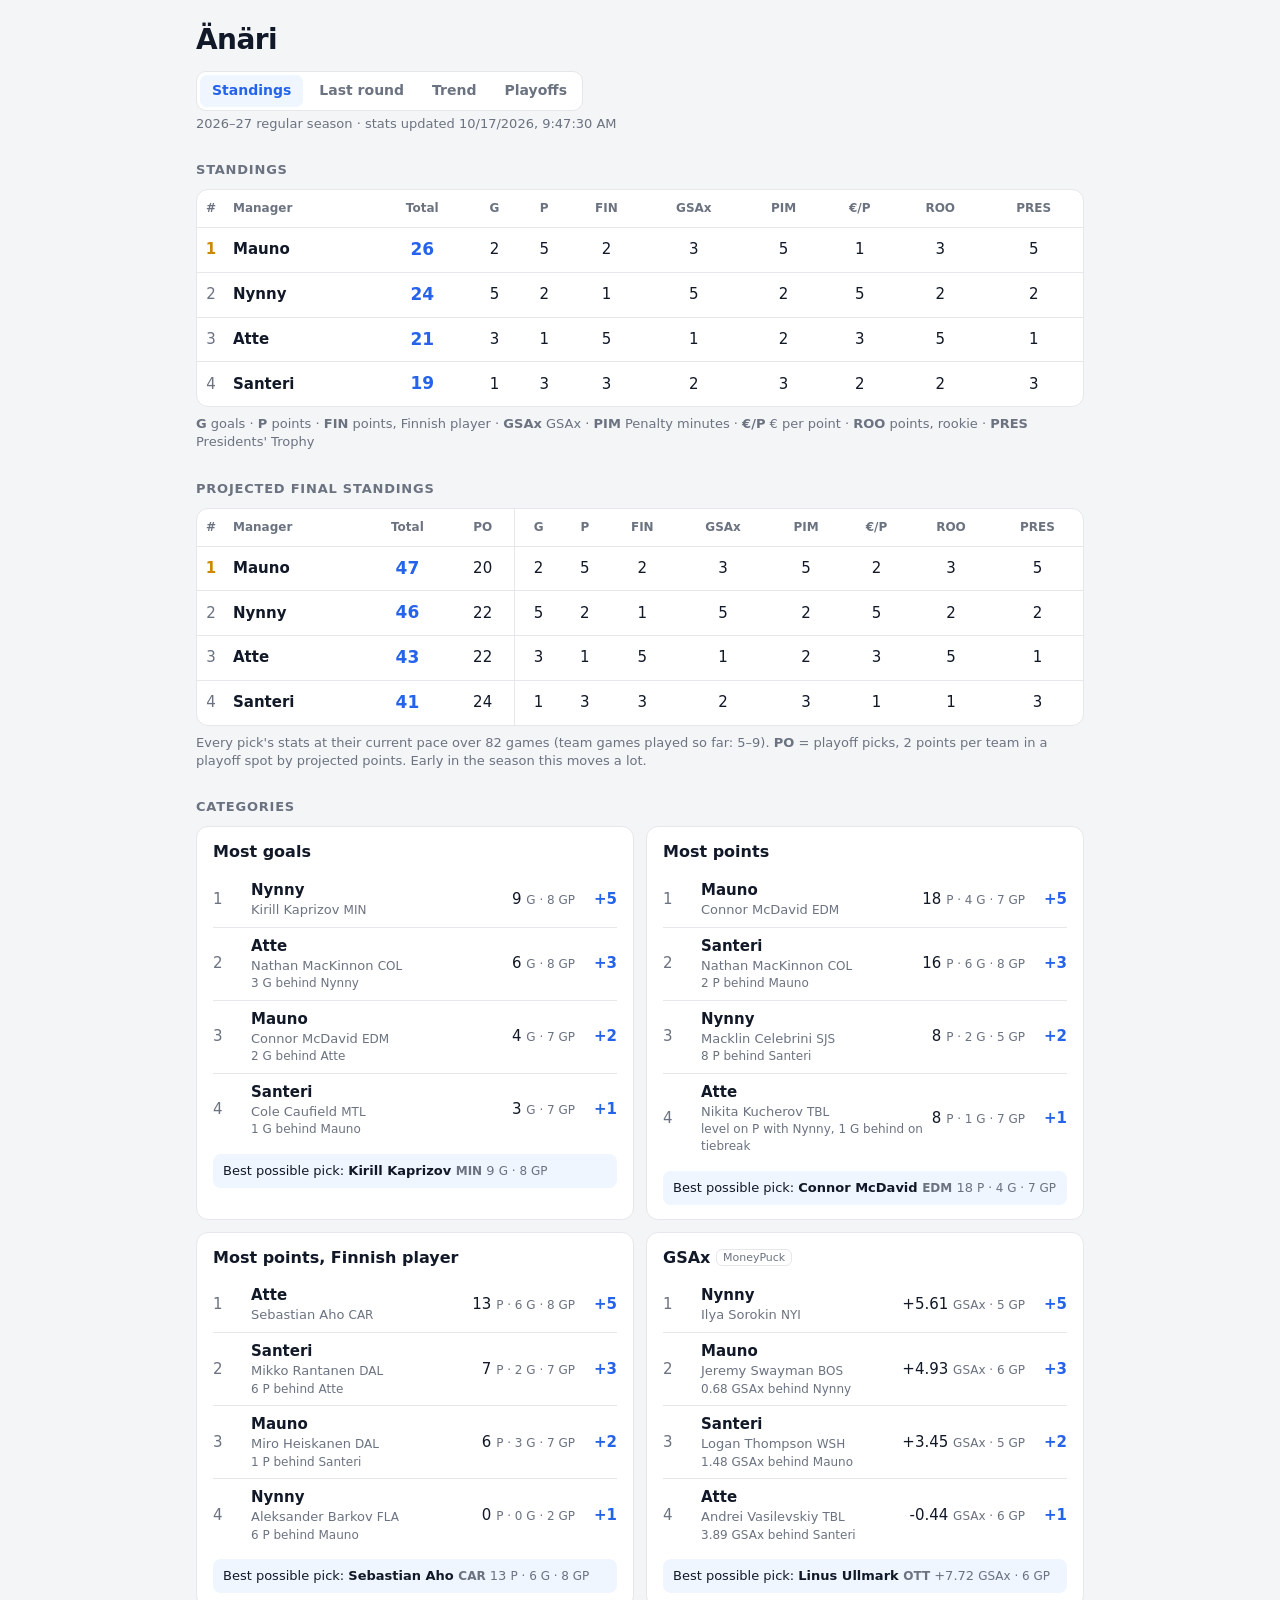
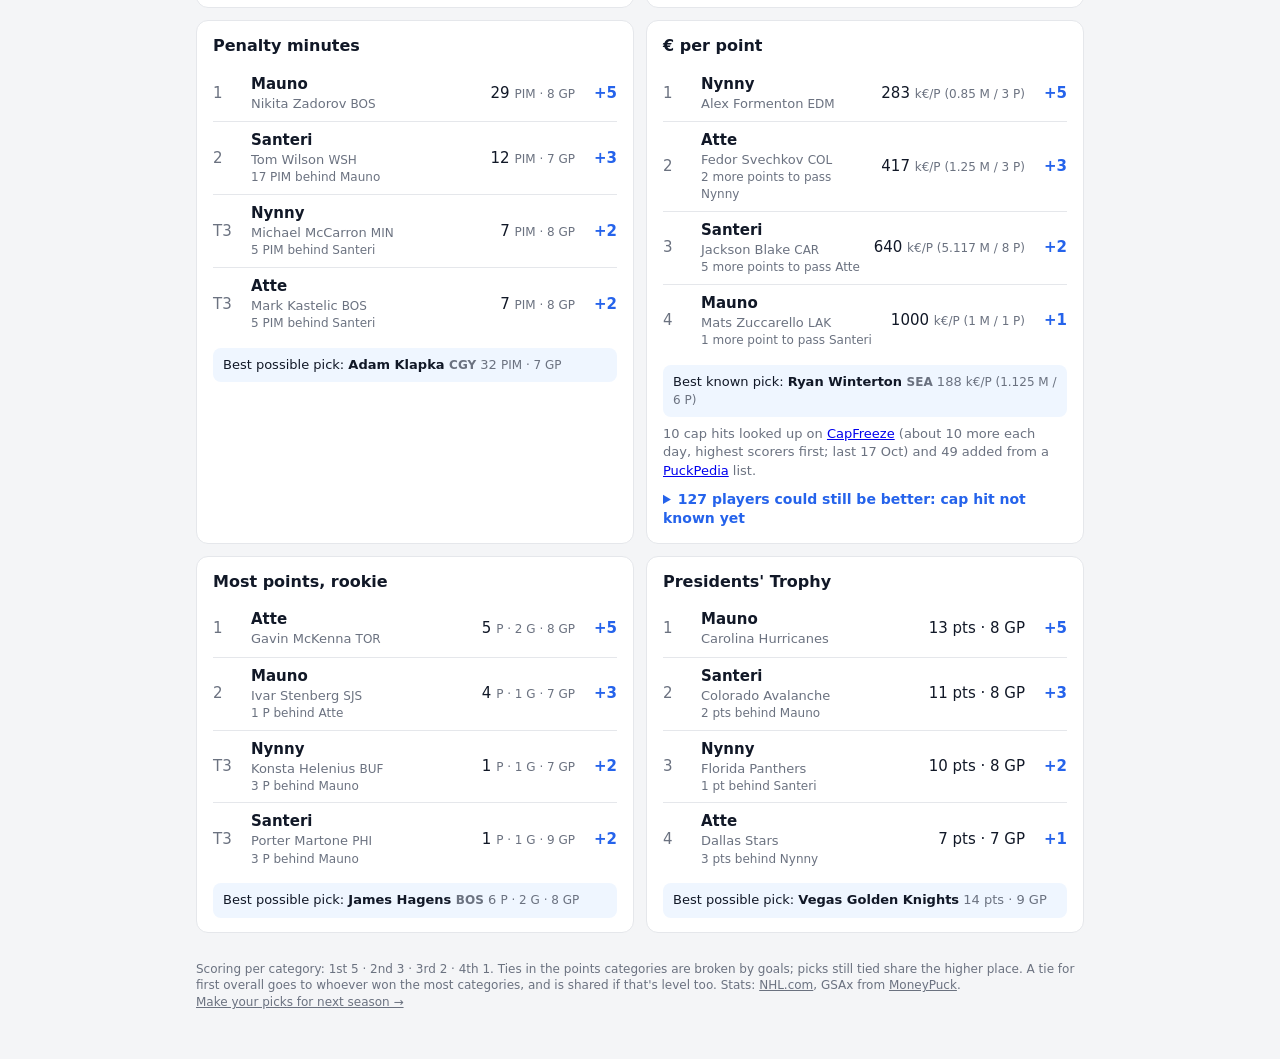
==== index.html @ 68035814 "Break a tie for first by most category wins; share it if still level Co-Authored-By: Claude Opus 5.5" ====
<!doctype html>
<html lang="en">
<head>
  <meta charset="utf-8">
  <meta name="viewport" content="width=device-width, initial-scale=1">
  <title>Änäri standings</title>
  <meta name="theme-color" content="#0f172a">
  <link rel="manifest" href="manifest.json">
  <link rel="icon" href="icons/icon.svg" type="image/svg+xml">
  <link rel="apple-touch-icon" href="icons/apple-touch-icon.png">
  <meta name="apple-mobile-web-app-capable" content="yes">
  <meta name="apple-mobile-web-app-title" content="Änäri">
  <script>document.write(`<link rel="stylesheet" href="style.css?v=${Date.now()}">`)</script>
  <noscript><link rel="stylesheet" href="style.css"></noscript>
</head>
<body>
  <main>
    <header>
      <h1 id="league-name">Änäri</h1>
      <nav class="tabs"><a href="./" aria-current="page">Standings</a><a href="round.html">Last round</a><a href="trend.html">Trend</a><a href="playoffs.html">Playoffs</a></nav>
      <div id="meta">Loading…</div>
    </header>

    <div id="banner"></div>

    <h2>Standings</h2>
    <div id="standings"></div>

    <h2 class="projection">Projected final standings</h2>
    <div id="projection" class="projection"></div>

    <h2>Categories</h2>
    <div id="categories"></div>

    <footer>
      Scoring per category: 1st 5 · 2nd 3 · 3rd 2 · 4th 1. Ties in the points categories are broken by goals; picks still tied share the higher place.
      A tie for first overall goes to whoever won the most categories, and is shared if that's level too.
      Stats: <a href="https://www.nhl.com/stats/">NHL.com</a>, GSAx from <a href="https://moneypuck.com/">MoneyPuck</a>.
      <br><a href="draft.html">Make your picks for next season →</a>
    </footer>
  </main>
  <script>
    // Version tag on every load so an update is never served from a stale cache
    for (const src of ["score.js", "app.js"]) {
      const s = document.createElement("script");
      s.src = `${src}?v=${Date.now()}`;
      s.async = false;
      document.body.append(s);
    }
    if ("serviceWorker" in navigator) navigator.serviceWorker.register("service-worker.js");
  </script>
</body>
</html>
---- style.css ----
:root {
  --bg: #f4f5f7; --card: #fff; --text: #111827; --muted: #6b7280; --line: #e5e7eb;
  --accent: #2563eb; --accent-soft: #eff6ff; --warn: #b45309; --gold: #ca8a04;
  /* manager series colors: validated categorical slots 1-4 (blue, orange, aqua, yellow) */
  --s1: #2a78d6; --s2: #eb6834; --s3: #1baf7a; --s4: #eda100;
  --up: #15803d; --down: #b91c1c;
}
@media (prefers-color-scheme: dark) {
  :root {
    --bg: #0b1120; --card: #111827; --text: #e5e7eb; --muted: #9ca3af; --line: #1f2937;
    --accent: #60a5fa; --accent-soft: #172554; --warn: #fbbf24; --gold: #facc15;
    --s1: #3987e5; --s2: #d95926; --s3: #199e70; --s4: #c98500;
    --up: #4ade80; --down: #f87171;
  }
}
* { box-sizing: border-box; }
body {
  margin: 0; background: var(--bg); color: var(--text);
  font: 15px/1.4 system-ui, -apple-system, "Segoe UI", Roboto, sans-serif;
}
main { max-width: 920px; margin: 0 auto; padding: 20px 16px 48px; }
header h1 { margin: 0; font-size: 28px; letter-spacing: -0.02em; }
#meta { color: var(--muted); font-size: 13px; margin: 4px 0 20px; }
h2 { font-size: 13px; text-transform: uppercase; letter-spacing: 0.06em; color: var(--muted); margin: 28px 0 10px; }
.card { background: var(--card); border: 1px solid var(--line); border-radius: 12px; padding: 14px 16px; }
small { color: var(--muted); font-size: 12px; }

.scroll { overflow-x: auto; background: var(--card); border: 1px solid var(--line); border-radius: 12px; }
table { border-collapse: collapse; width: 100%; font-variant-numeric: tabular-nums; }
th, td { padding: 10px 8px; text-align: center; border-bottom: 1px solid var(--line); white-space: nowrap; }
thead th { font-size: 12px; color: var(--muted); font-weight: 600; }
tbody tr:last-child > * { border-bottom: 0; }
.mgr { text-align: left; font-weight: 600; position: sticky; left: 0; background: var(--card); }
.place { color: var(--muted); width: 28px; }
.total { font-weight: 700; font-size: 17px; color: var(--accent); }
td.zero { color: var(--muted); opacity: 0.5; }
tbody tr:first-child .place { color: var(--gold); font-weight: 700; }

#categories { display: grid; gap: 12px; grid-template-columns: repeat(auto-fill, minmax(min(100%, 420px), 1fr)); }
.card h3 { margin: 0 0 8px; font-size: 16px; }
.src { font-size: 11px; font-weight: 500; color: var(--muted); border: 1px solid var(--line); border-radius: 6px; padding: 1px 6px; vertical-align: 2px; }
ol.rank { list-style: none; margin: 0; padding: 0; }
ol.rank li {
  display: grid; grid-template-columns: 30px minmax(0, 1fr) auto 34px; gap: 8px; align-items: center;
  padding: 8px 0; border-top: 1px solid var(--line);
}
ol.rank li:first-child { border-top: 0; }
.pl { color: var(--muted); font-variant-numeric: tabular-nums; }
.who { display: flex; flex-direction: column; min-width: 0; }
.pick { color: var(--muted); font-size: 13px; }
@media (max-width: 560px) {
  ol.rank li { grid-template-columns: 30px minmax(0, 1fr) 34px; grid-template-areas: "pl who pts" "pl val pts"; row-gap: 2px; }
  .pl { grid-area: pl; } .who { grid-area: who; } .pts { grid-area: pts; }
  .val { grid-area: val; text-align: left; }
}
.val { text-align: right; font-variant-numeric: tabular-nums; }
.pts { text-align: right; font-weight: 700; color: var(--muted); }
li.scored .pts { color: var(--accent); }
.warn { color: var(--warn); font-size: 12px; }
.best { margin: 8px 0 0; padding: 8px 10px; border-radius: 8px; background: var(--accent-soft); font-size: 13px; }
.best span { color: var(--muted); }
.card.wide { grid-column: 1 / -1; }
.hint { color: var(--muted); font-size: 13px; margin: 8px 0; }
.cands { margin-top: 10px; }
.cands summary { cursor: pointer; font-size: 14px; font-weight: 600; color: var(--accent); }
code { font: 12px ui-monospace, SFMono-Regular, Menlo, monospace; }
code.key { color: var(--muted); user-select: all; overflow-wrap: anywhere; }
footer { margin-top: 28px; color: var(--muted); font-size: 12px; }
footer a { color: inherit; }
/* page navigation */
nav.tabs { display: flex; gap: 4px; margin: 12px 0 4px; padding: 3px; background: var(--card);
  border: 1px solid var(--line); border-radius: 10px; width: fit-content; max-width: 100%; }
nav.tabs a { padding: 6px 12px; border-radius: 7px; color: var(--muted); text-decoration: none; font-size: 14px; font-weight: 600; white-space: nowrap; }
nav.tabs a[aria-current="page"] { background: var(--accent-soft); color: var(--accent); }

.swatch { display: inline-block; width: 10px; height: 10px; border-radius: 3px; margin-right: 6px; vertical-align: 0; }
.up { color: var(--up); } .down { color: var(--down); }
.muted { color: var(--muted); }
.grid { display: grid; gap: 12px; grid-template-columns: repeat(auto-fill, minmax(min(100%, 420px), 1fr)); }

/* Standings fit a phone screen without sideways scrolling */
@media (max-width: 560px) {
  table.standings th, table.standings td { padding: 8px 2px; font-size: 14px; }
  table.standings thead th { font-size: 10px; letter-spacing: -0.01em; }
  table.standings .mgr { position: static; padding-left: 4px; }
  table.standings .place { width: auto; padding: 8px 2px 8px 8px; }
  table.standings .total { font-size: 16px; padding: 8px 6px; }
}

/* Four tabs fit a phone screen */
@media (max-width: 560px) {
  nav.tabs { width: 100%; }
  nav.tabs a { flex: 1; text-align: center; padding: 6px 4px; font-size: 13px; }
}

.gap { color: var(--muted); font-size: 12px; }
@media (max-width: 560px) {
  table.standings.tight th, table.standings.tight td { padding-left: 1px; padding-right: 1px; }
  table.standings.tight .place { padding-left: 6px; }
  table.standings.tight .total { padding: 8px 4px; }
}

/* End-of-season winner banner */
.banner { display: flex; gap: 14px; align-items: center; margin-top: 16px; padding: 14px 16px; border-radius: 12px;
  background: var(--accent-soft); border: 1px solid var(--line); }
.banner .trophy { font-size: 34px; line-height: 1; }
.banner-title { font-size: 18px; font-weight: 700; }
table.standings .po { border-right: 1px solid var(--line); }
---- style.css ----
:root {
  --bg: #f4f5f7; --card: #fff; --text: #111827; --muted: #6b7280; --line: #e5e7eb;
  --accent: #2563eb; --accent-soft: #eff6ff; --warn: #b45309; --gold: #ca8a04;
  /* manager series colors: validated categorical slots 1-4 (blue, orange, aqua, yellow) */
  --s1: #2a78d6; --s2: #eb6834; --s3: #1baf7a; --s4: #eda100;
  --up: #15803d; --down: #b91c1c;
}
@media (prefers-color-scheme: dark) {
  :root {
    --bg: #0b1120; --card: #111827; --text: #e5e7eb; --muted: #9ca3af; --line: #1f2937;
    --accent: #60a5fa; --accent-soft: #172554; --warn: #fbbf24; --gold: #facc15;
    --s1: #3987e5; --s2: #d95926; --s3: #199e70; --s4: #c98500;
    --up: #4ade80; --down: #f87171;
  }
}
* { box-sizing: border-box; }
body {
  margin: 0; background: var(--bg); color: var(--text);
  font: 15px/1.4 system-ui, -apple-system, "Segoe UI", Roboto, sans-serif;
}
main { max-width: 920px; margin: 0 auto; padding: 20px 16px 48px; }
header h1 { margin: 0; font-size: 28px; letter-spacing: -0.02em; }
#meta { color: var(--muted); font-size: 13px; margin: 4px 0 20px; }
h2 { font-size: 13px; text-transform: uppercase; letter-spacing: 0.06em; color: var(--muted); margin: 28px 0 10px; }
.card { background: var(--card); border: 1px solid var(--line); border-radius: 12px; padding: 14px 16px; }
small { color: var(--muted); font-size: 12px; }

.scroll { overflow-x: auto; background: var(--card); border: 1px solid var(--line); border-radius: 12px; }
table { border-collapse: collapse; width: 100%; font-variant-numeric: tabular-nums; }
th, td { padding: 10px 8px; text-align: center; border-bottom: 1px solid var(--line); white-space: nowrap; }
thead th { font-size: 12px; color: var(--muted); font-weight: 600; }
tbody tr:last-child > * { border-bottom: 0; }
.mgr { text-align: left; font-weight: 600; position: sticky; left: 0; background: var(--card); }
.place { color: var(--muted); width: 28px; }
.total { font-weight: 700; font-size: 17px; color: var(--accent); }
td.zero { color: var(--muted); opacity: 0.5; }
tbody tr:first-child .place { color: var(--gold); font-weight: 700; }

#categories { display: grid; gap: 12px; grid-template-columns: repeat(auto-fill, minmax(min(100%, 420px), 1fr)); }
.card h3 { margin: 0 0 8px; font-size: 16px; }
.src { font-size: 11px; font-weight: 500; color: var(--muted); border: 1px solid var(--line); border-radius: 6px; padding: 1px 6px; vertical-align: 2px; }
ol.rank { list-style: none; margin: 0; padding: 0; }
ol.rank li {
  display: grid; grid-template-columns: 30px minmax(0, 1fr) auto 34px; gap: 8px; align-items: center;
  padding: 8px 0; border-top: 1px solid var(--line);
}
ol.rank li:first-child { border-top: 0; }
.pl { color: var(--muted); font-variant-numeric: tabular-nums; }
.who { display: flex; flex-direction: column; min-width: 0; }
.pick { color: var(--muted); font-size: 13px; }
@media (max-width: 560px) {
  ol.rank li { grid-template-columns: 30px minmax(0, 1fr) 34px; grid-template-areas: "pl who pts" "pl val pts"; row-gap: 2px; }
  .pl { grid-area: pl; } .who { grid-area: who; } .pts { grid-area: pts; }
  .val { grid-area: val; text-align: left; }
}
.val { text-align: right; font-variant-numeric: tabular-nums; }
.pts { text-align: right; font-weight: 700; color: var(--muted); }
li.scored .pts { color: var(--accent); }
.warn { color: var(--warn); font-size: 12px; }
.best { margin: 8px 0 0; padding: 8px 10px; border-radius: 8px; background: var(--accent-soft); font-size: 13px; }
.best span { color: var(--muted); }
.card.wide { grid-column: 1 / -1; }
.hint { color: var(--muted); font-size: 13px; margin: 8px 0; }
.cands { margin-top: 10px; }
.cands summary { cursor: pointer; font-size: 14px; font-weight: 600; color: var(--accent); }
code { font: 12px ui-monospace, SFMono-Regular, Menlo, monospace; }
code.key { color: var(--muted); user-select: all; overflow-wrap: anywhere; }
footer { margin-top: 28px; color: var(--muted); font-size: 12px; }
footer a { color: inherit; }
/* page navigation */
nav.tabs { display: flex; gap: 4px; margin: 12px 0 4px; padding: 3px; background: var(--card);
  border: 1px solid var(--line); border-radius: 10px; width: fit-content; max-width: 100%; }
nav.tabs a { padding: 6px 12px; border-radius: 7px; color: var(--muted); text-decoration: none; font-size: 14px; font-weight: 600; white-space: nowrap; }
nav.tabs a[aria-current="page"] { background: var(--accent-soft); color: var(--accent); }

.swatch { display: inline-block; width: 10px; height: 10px; border-radius: 3px; margin-right: 6px; vertical-align: 0; }
.up { color: var(--up); } .down { color: var(--down); }
.muted { color: var(--muted); }
.grid { display: grid; gap: 12px; grid-template-columns: repeat(auto-fill, minmax(min(100%, 420px), 1fr)); }

/* Standings fit a phone screen without sideways scrolling */
@media (max-width: 560px) {
  table.standings th, table.standings td { padding: 8px 2px; font-size: 14px; }
  table.standings thead th { font-size: 10px; letter-spacing: -0.01em; }
  table.standings .mgr { position: static; padding-left: 4px; }
  table.standings .place { width: auto; padding: 8px 2px 8px 8px; }
  table.standings .total { font-size: 16px; padding: 8px 6px; }
}

/* Four tabs fit a phone screen */
@media (max-width: 560px) {
  nav.tabs { width: 100%; }
  nav.tabs a { flex: 1; text-align: center; padding: 6px 4px; font-size: 13px; }
}

.gap { color: var(--muted); font-size: 12px; }
@media (max-width: 560px) {
  table.standings.tight th, table.standings.tight td { padding-left: 1px; padding-right: 1px; }
  table.standings.tight .place { padding-left: 6px; }
  table.standings.tight .total { padding: 8px 4px; }
}

/* End-of-season winner banner */
.banner { display: flex; gap: 14px; align-items: center; margin-top: 16px; padding: 14px 16px; border-radius: 12px;
  background: var(--accent-soft); border: 1px solid var(--line); }
.banner .trophy { font-size: 34px; line-height: 1; }
.banner-title { font-size: 18px; font-weight: 700; }
table.standings .po { border-right: 1px solid var(--line); }
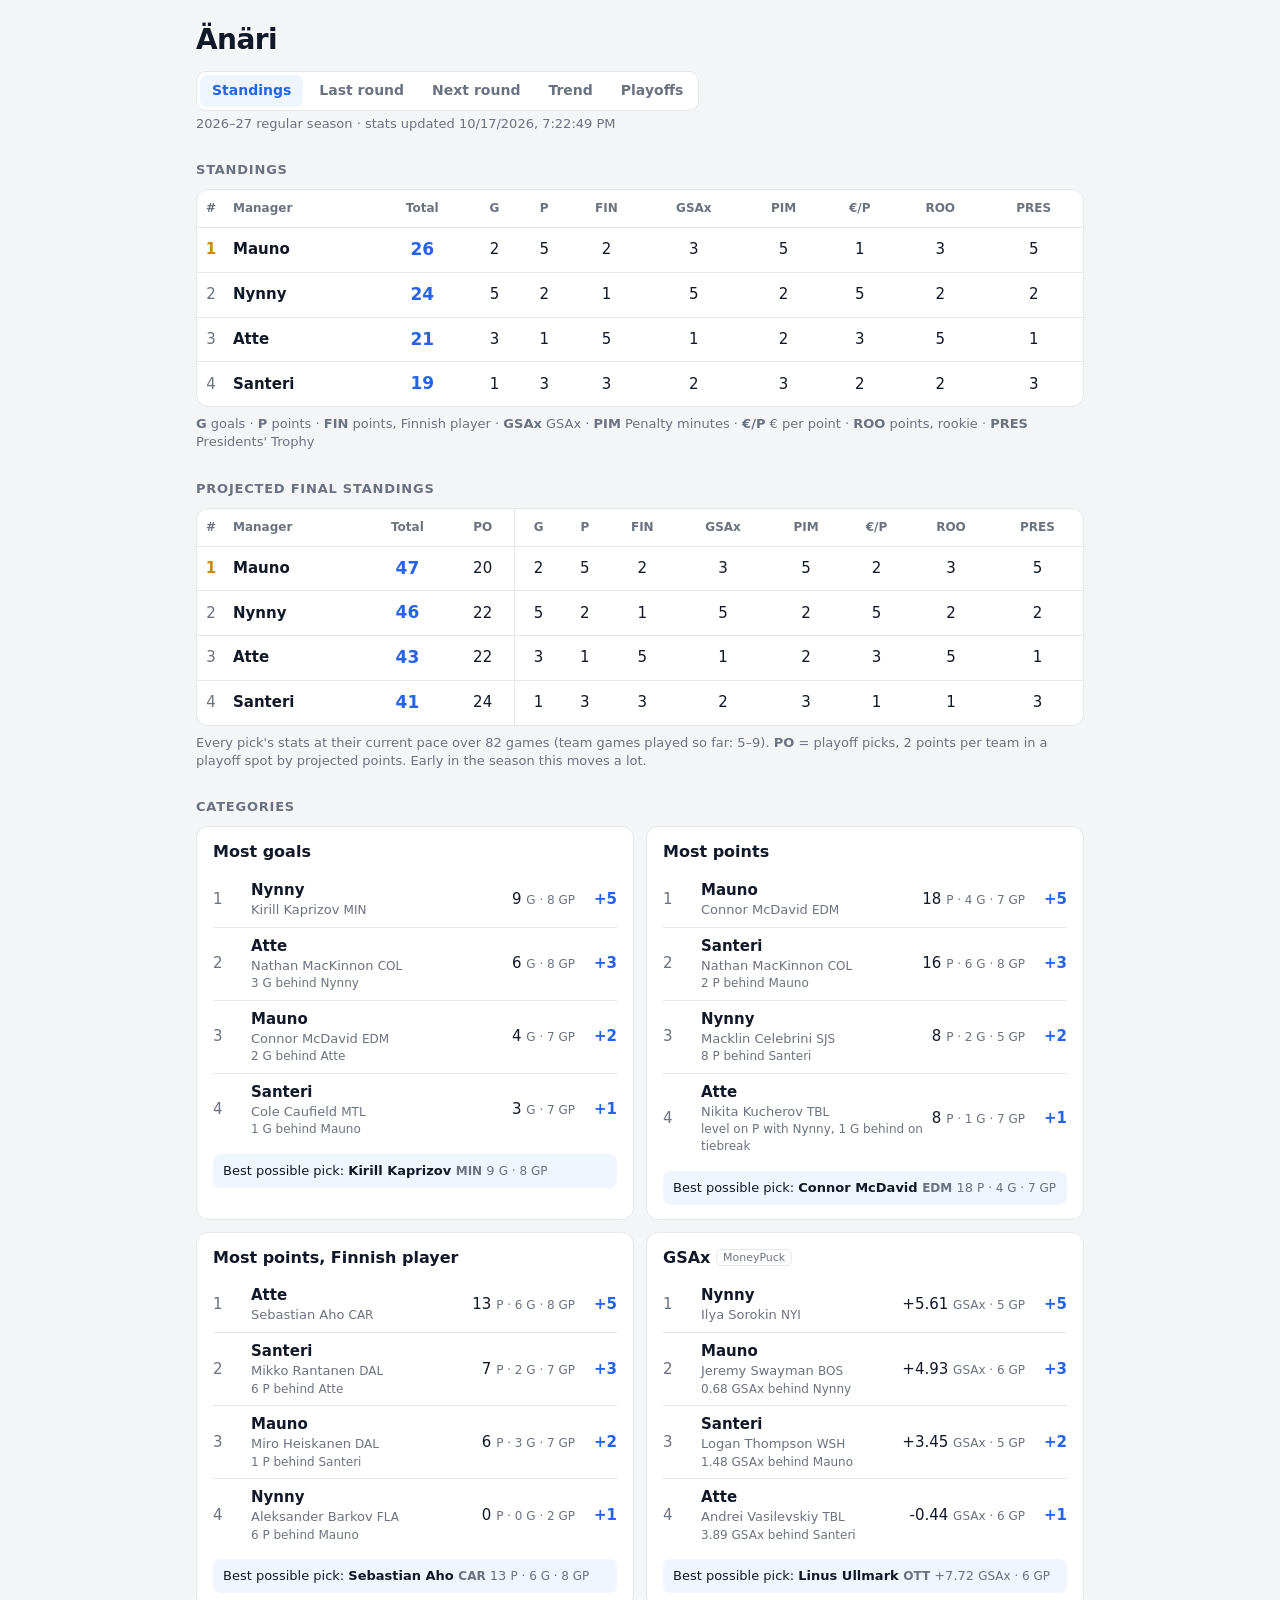
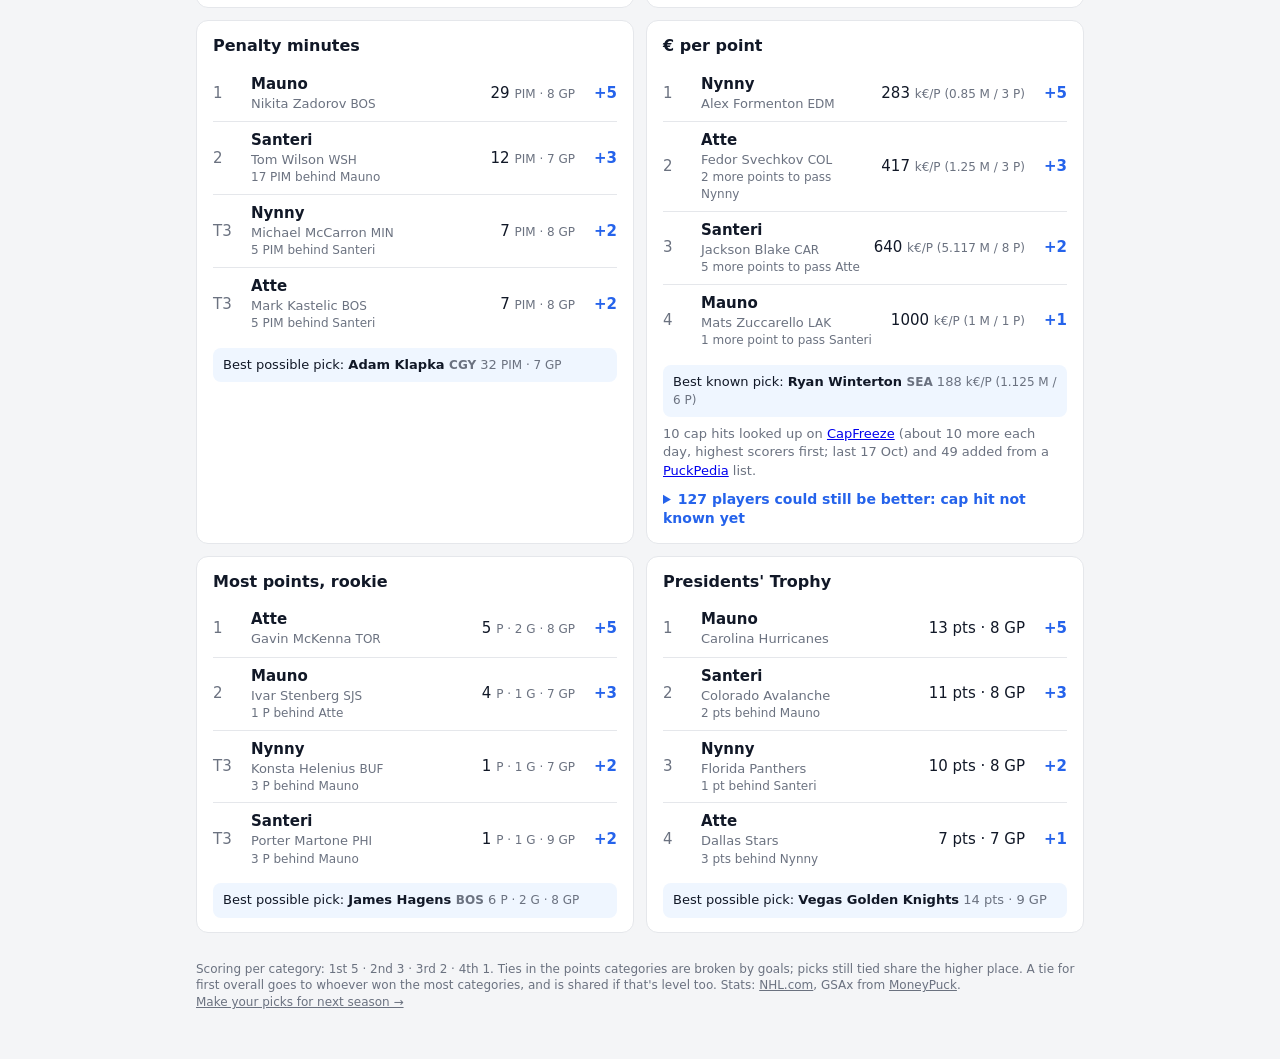
==== commit b3c4ceb9: "Add Next round tab: next game night's picks and the next 7 days The 7-day games view moves here from" ====
--- a/index.html
+++ b/index.html
@@ -17,7 +17,7 @@
   <main>
     <header>
       <h1 id="league-name">Änäri</h1>
-      <nav class="tabs"><a href="./" aria-current="page">Standings</a><a href="round.html">Last round</a><a href="trend.html">Trend</a><a href="playoffs.html">Playoffs</a></nav>
+      <nav class="tabs"><a href="./" aria-current="page">Standings</a><a href="round.html">Last<span class="wide"> round</span></a><a href="next.html">Next<span class="wide"> round</span></a><a href="trend.html">Trend</a><a href="playoffs.html">Playoffs</a></nav>
       <div id="meta">Loading…</div>
     </header>
 
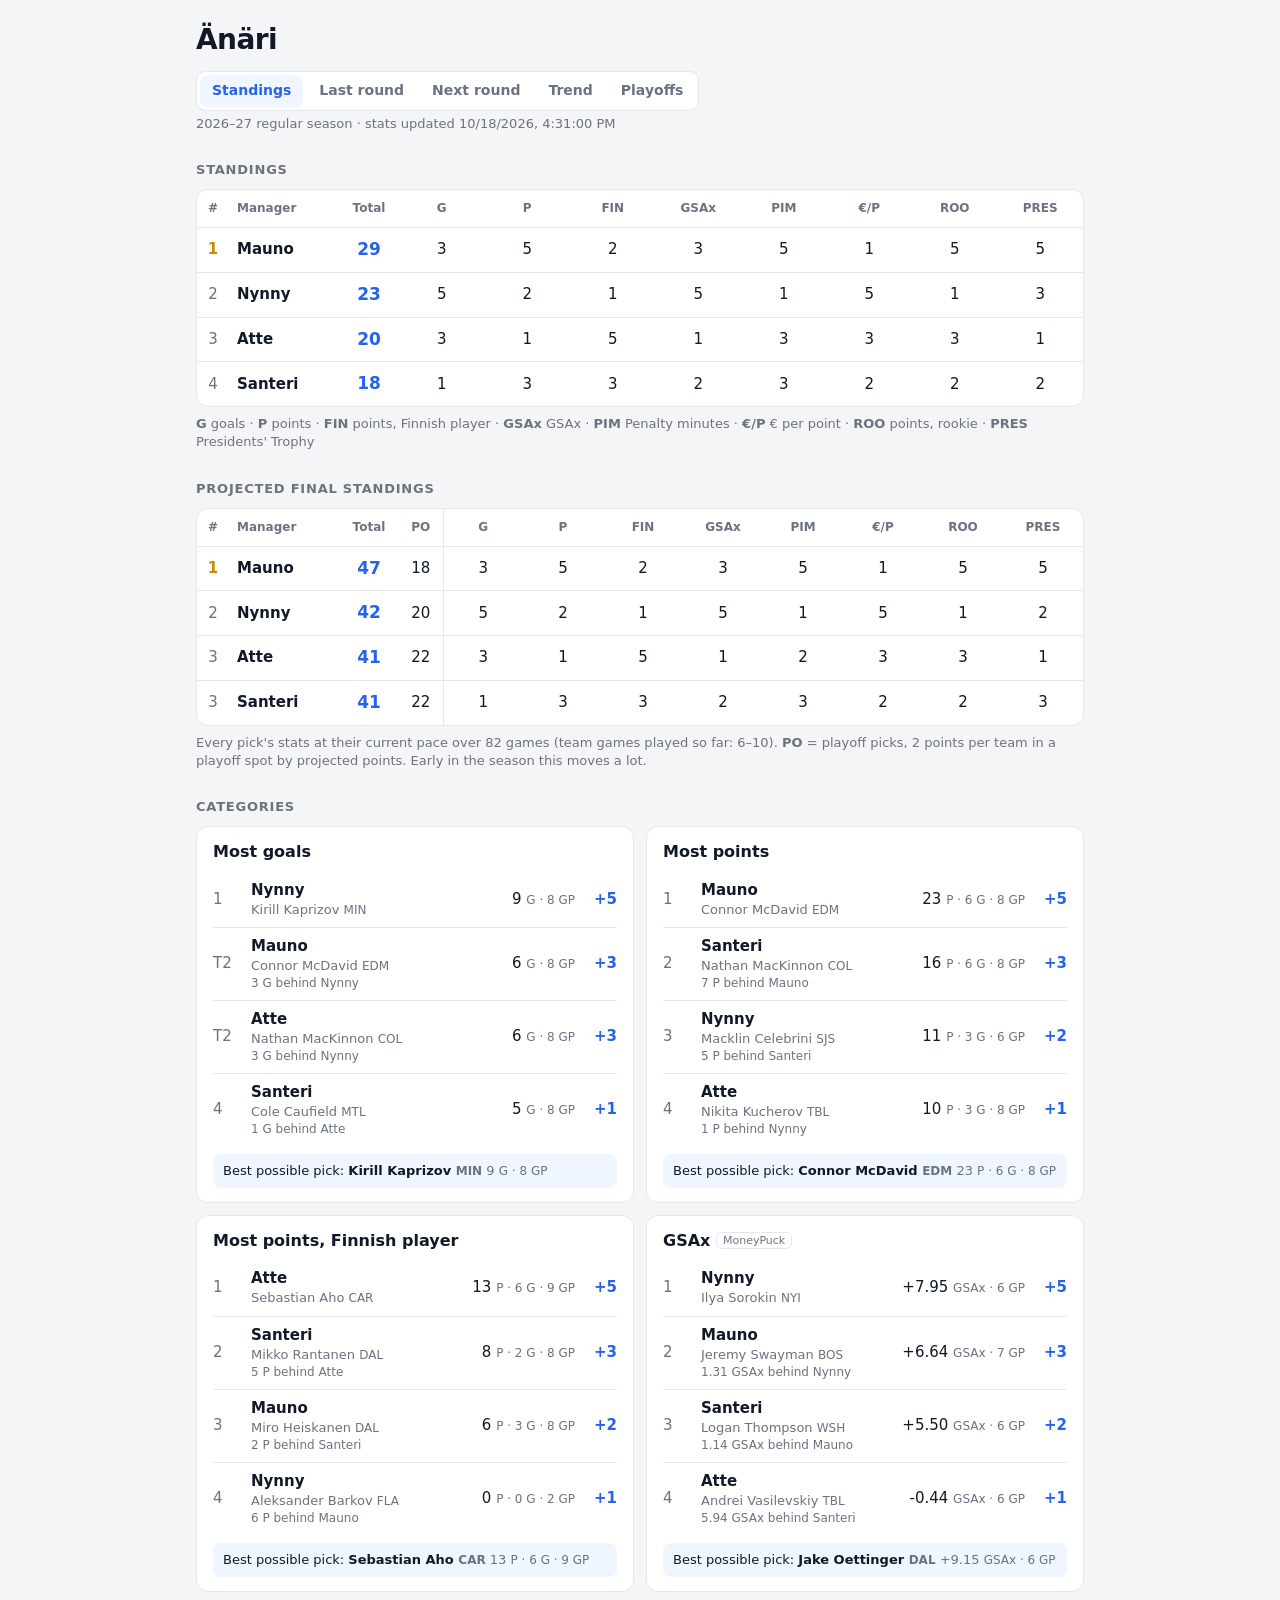
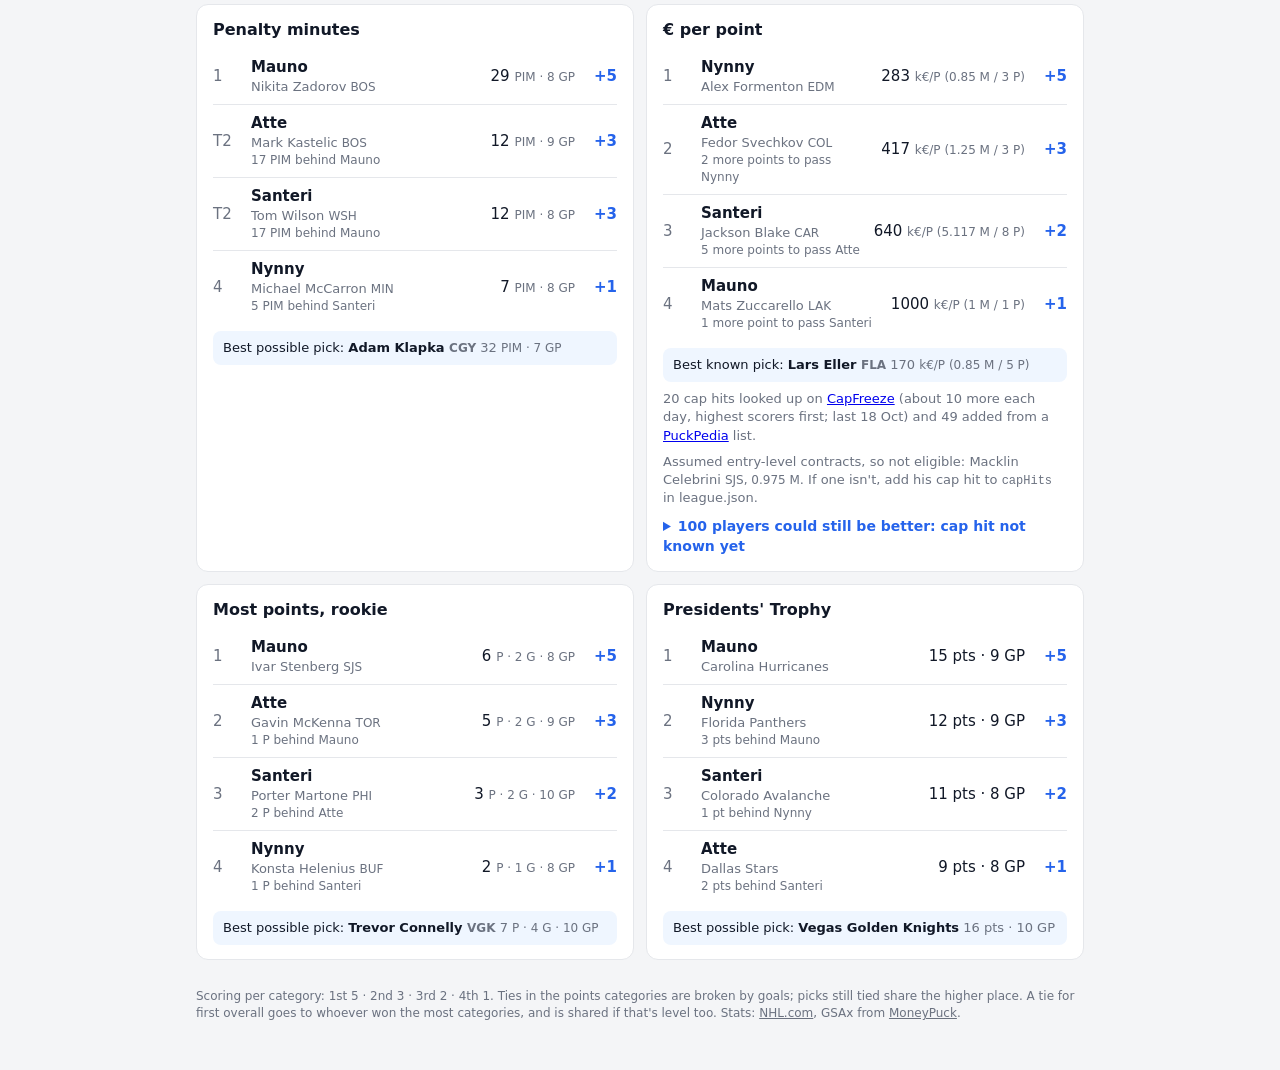
==== commit 581f549f: "Equal-width category columns in the standings tables; hide the next-season draft until the season en" ====
--- a/index.html
+++ b/index.html
@@ -36,7 +36,7 @@
       Scoring per category: 1st 5 · 2nd 3 · 3rd 2 · 4th 1. Ties in the points categories are broken by goals; picks still tied share the higher place.
       A tie for first overall goes to whoever won the most categories, and is shared if that's level too.
       Stats: <a href="https://www.nhl.com/stats/">NHL.com</a>, GSAx from <a href="https://moneypuck.com/">MoneyPuck</a>.
-      <br><a href="draft.html">Make your picks for next season →</a>
+      <span class="draft-link" hidden><br><a href="draft.html">Make your picks for next season →</a></span>
     </footer>
   </main>
   <script>
--- a/style.css
+++ b/style.css
@@ -106,3 +106,21 @@
 .banner .trophy { font-size: 34px; line-height: 1; }
 .banner-title { font-size: 18px; font-weight: 700; }
 table.standings .po { border-right: 1px solid var(--line); }
+
+/* Five tabs on a phone: "Last round" / "Next round" shorten to "Last" / "Next" */
+@media (max-width: 560px) { nav.tabs .wide { display: none; } }
+
+/* Standings-style tables: fixed side columns, the 8 category columns share
+   the rest equally (otherwise G and P get squeezed next to GSAx and PRES) */
+table.fixed { table-layout: fixed; }
+table.fixed th:first-child { width: 32px; }
+table.fixed th.mgr { width: 110px; }
+table.fixed th.tot { width: 60px; }
+table.fixed th.po { width: 44px; }
+@media (max-width: 560px) {
+  table.fixed th:first-child { width: 20px; }
+  table.fixed th.mgr { width: 62px; }
+  table.fixed th.tot { width: 36px; }
+  table.fixed th.po { width: 26px; }
+  table.fixed thead th { letter-spacing: -0.03em; overflow: hidden; text-overflow: clip; }
+}
--- a/style.css
+++ b/style.css
@@ -106,3 +106,21 @@
 .banner .trophy { font-size: 34px; line-height: 1; }
 .banner-title { font-size: 18px; font-weight: 700; }
 table.standings .po { border-right: 1px solid var(--line); }
+
+/* Five tabs on a phone: "Last round" / "Next round" shorten to "Last" / "Next" */
+@media (max-width: 560px) { nav.tabs .wide { display: none; } }
+
+/* Standings-style tables: fixed side columns, the 8 category columns share
+   the rest equally (otherwise G and P get squeezed next to GSAx and PRES) */
+table.fixed { table-layout: fixed; }
+table.fixed th:first-child { width: 32px; }
+table.fixed th.mgr { width: 110px; }
+table.fixed th.tot { width: 60px; }
+table.fixed th.po { width: 44px; }
+@media (max-width: 560px) {
+  table.fixed th:first-child { width: 20px; }
+  table.fixed th.mgr { width: 62px; }
+  table.fixed th.tot { width: 36px; }
+  table.fixed th.po { width: 26px; }
+  table.fixed thead th { letter-spacing: -0.03em; overflow: hidden; text-overflow: clip; }
+}
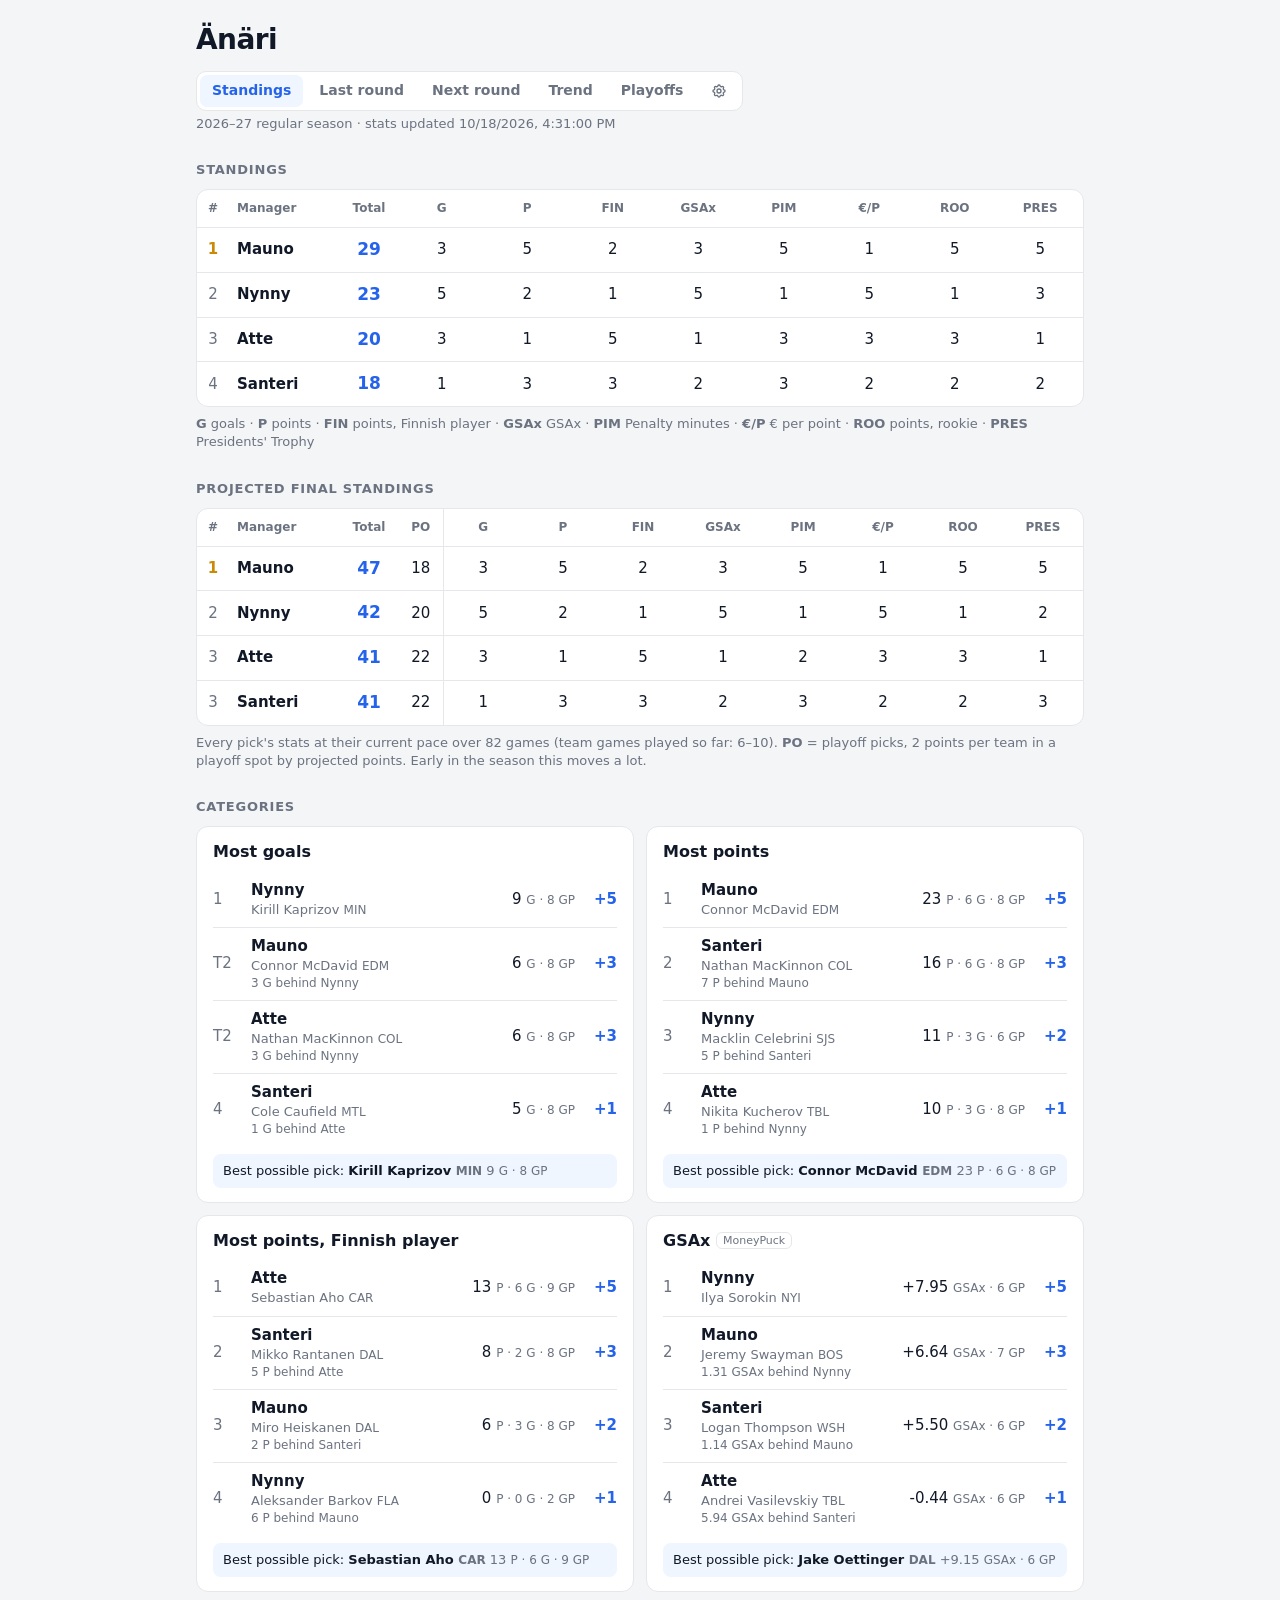
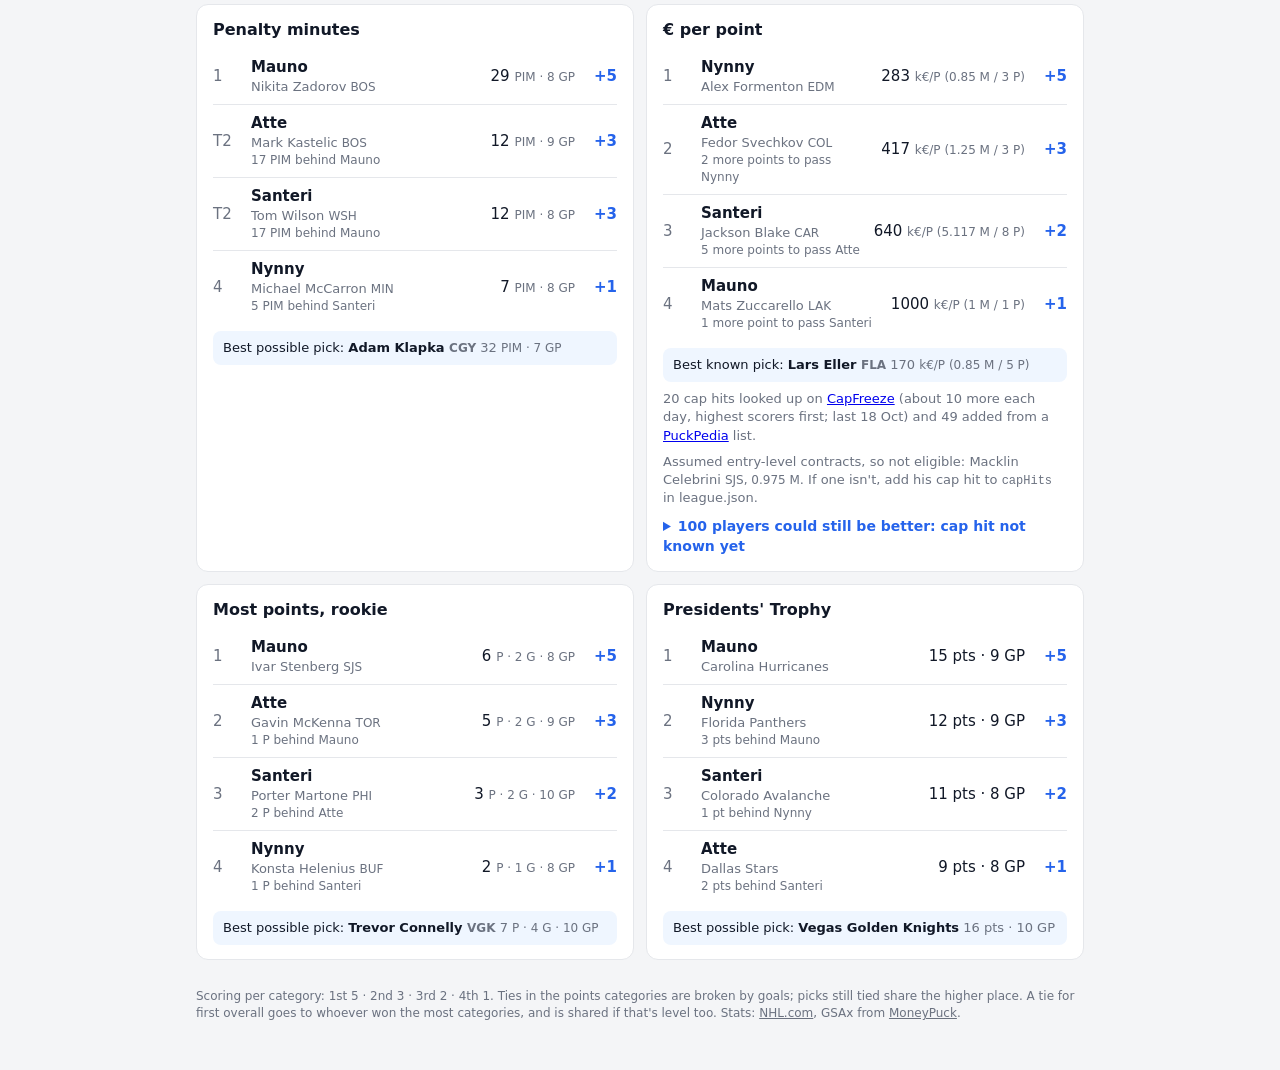
==== commit 7d7e0434: "Remember turned cards per game night; add a Settings tab - Cards turned on the Last round page stay " ====
--- a/index.html
+++ b/index.html
@@ -17,7 +17,7 @@
   <main>
     <header>
       <h1 id="league-name">Änäri</h1>
-      <nav class="tabs"><a href="./" aria-current="page">Standings</a><a href="round.html">Last<span class="wide"> round</span></a><a href="next.html">Next<span class="wide"> round</span></a><a href="trend.html">Trend</a><a href="playoffs.html">Playoffs</a></nav>
+      <nav class="tabs"><a href="./" aria-current="page">Standings</a><a href="round.html">Last<span class="wide"> round</span></a><a href="next.html">Next<span class="wide"> round</span></a><a href="trend.html">Trend</a><a href="playoffs.html">Playoffs</a><a href="settings.html" class="gear" aria-label="Settings" title="Settings"><svg width="16" height="16" viewBox="0 0 24 24" fill="none" stroke="currentColor" stroke-width="2" stroke-linecap="round" stroke-linejoin="round" aria-hidden="true"><path d="M10.3 4.3c.4-1.8 3-1.8 3.4 0a1.7 1.7 0 0 0 2.6 1.1c1.5-.9 3.3.8 2.4 2.4a1.7 1.7 0 0 0 1 2.5c1.8.4 1.8 3 0 3.4a1.7 1.7 0 0 0-1 2.6c.9 1.5-.9 3.3-2.4 2.4a1.7 1.7 0 0 0-2.6 1c-.4 1.8-3 1.8-3.4 0a1.7 1.7 0 0 0-2.5-1c-1.6.9-3.4-.9-2.4-2.4a1.7 1.7 0 0 0-1.1-2.6c-1.8-.4-1.8-3 0-3.4a1.7 1.7 0 0 0 1.1-2.5c-1-1.6.8-3.4 2.4-2.4 1 .6 2.3.1 2.5-1.1z"/><circle cx="12" cy="12" r="3"/></svg></a></nav>
       <div id="meta">Loading…</div>
     </header>
 
--- a/style.css
+++ b/style.css
@@ -118,9 +118,13 @@
 table.fixed th.tot { width: 60px; }
 table.fixed th.po { width: 44px; }
 @media (max-width: 560px) {
-  table.fixed th:first-child { width: 20px; }
-  table.fixed th.mgr { width: 62px; }
-  table.fixed th.tot { width: 36px; }
-  table.fixed th.po { width: 26px; }
-  table.fixed thead th { letter-spacing: -0.03em; overflow: hidden; text-overflow: clip; }
+  table.fixed th:first-child { width: 18px; }
+  table.fixed th.mgr { width: 58px; }
+  table.fixed th.tot { width: 32px; }
+  table.fixed th.po { width: 24px; }
+  table.fixed thead th { font-size: 9px; letter-spacing: -0.02em; overflow: hidden; text-overflow: clip; }
 }
+
+/* Settings gear: icon-only last tab */
+nav.tabs a.gear { display: inline-flex; align-items: center; justify-content: center; }
+@media (max-width: 560px) { nav.tabs a.gear { flex: 0 0 auto; padding: 6px 8px; } }
--- a/style.css
+++ b/style.css
@@ -118,9 +118,13 @@
 table.fixed th.tot { width: 60px; }
 table.fixed th.po { width: 44px; }
 @media (max-width: 560px) {
-  table.fixed th:first-child { width: 20px; }
-  table.fixed th.mgr { width: 62px; }
-  table.fixed th.tot { width: 36px; }
-  table.fixed th.po { width: 26px; }
-  table.fixed thead th { letter-spacing: -0.03em; overflow: hidden; text-overflow: clip; }
+  table.fixed th:first-child { width: 18px; }
+  table.fixed th.mgr { width: 58px; }
+  table.fixed th.tot { width: 32px; }
+  table.fixed th.po { width: 24px; }
+  table.fixed thead th { font-size: 9px; letter-spacing: -0.02em; overflow: hidden; text-overflow: clip; }
 }
+
+/* Settings gear: icon-only last tab */
+nav.tabs a.gear { display: inline-flex; align-items: center; justify-content: center; }
+@media (max-width: 560px) { nav.tabs a.gear { flex: 0 0 auto; padding: 6px 8px; } }
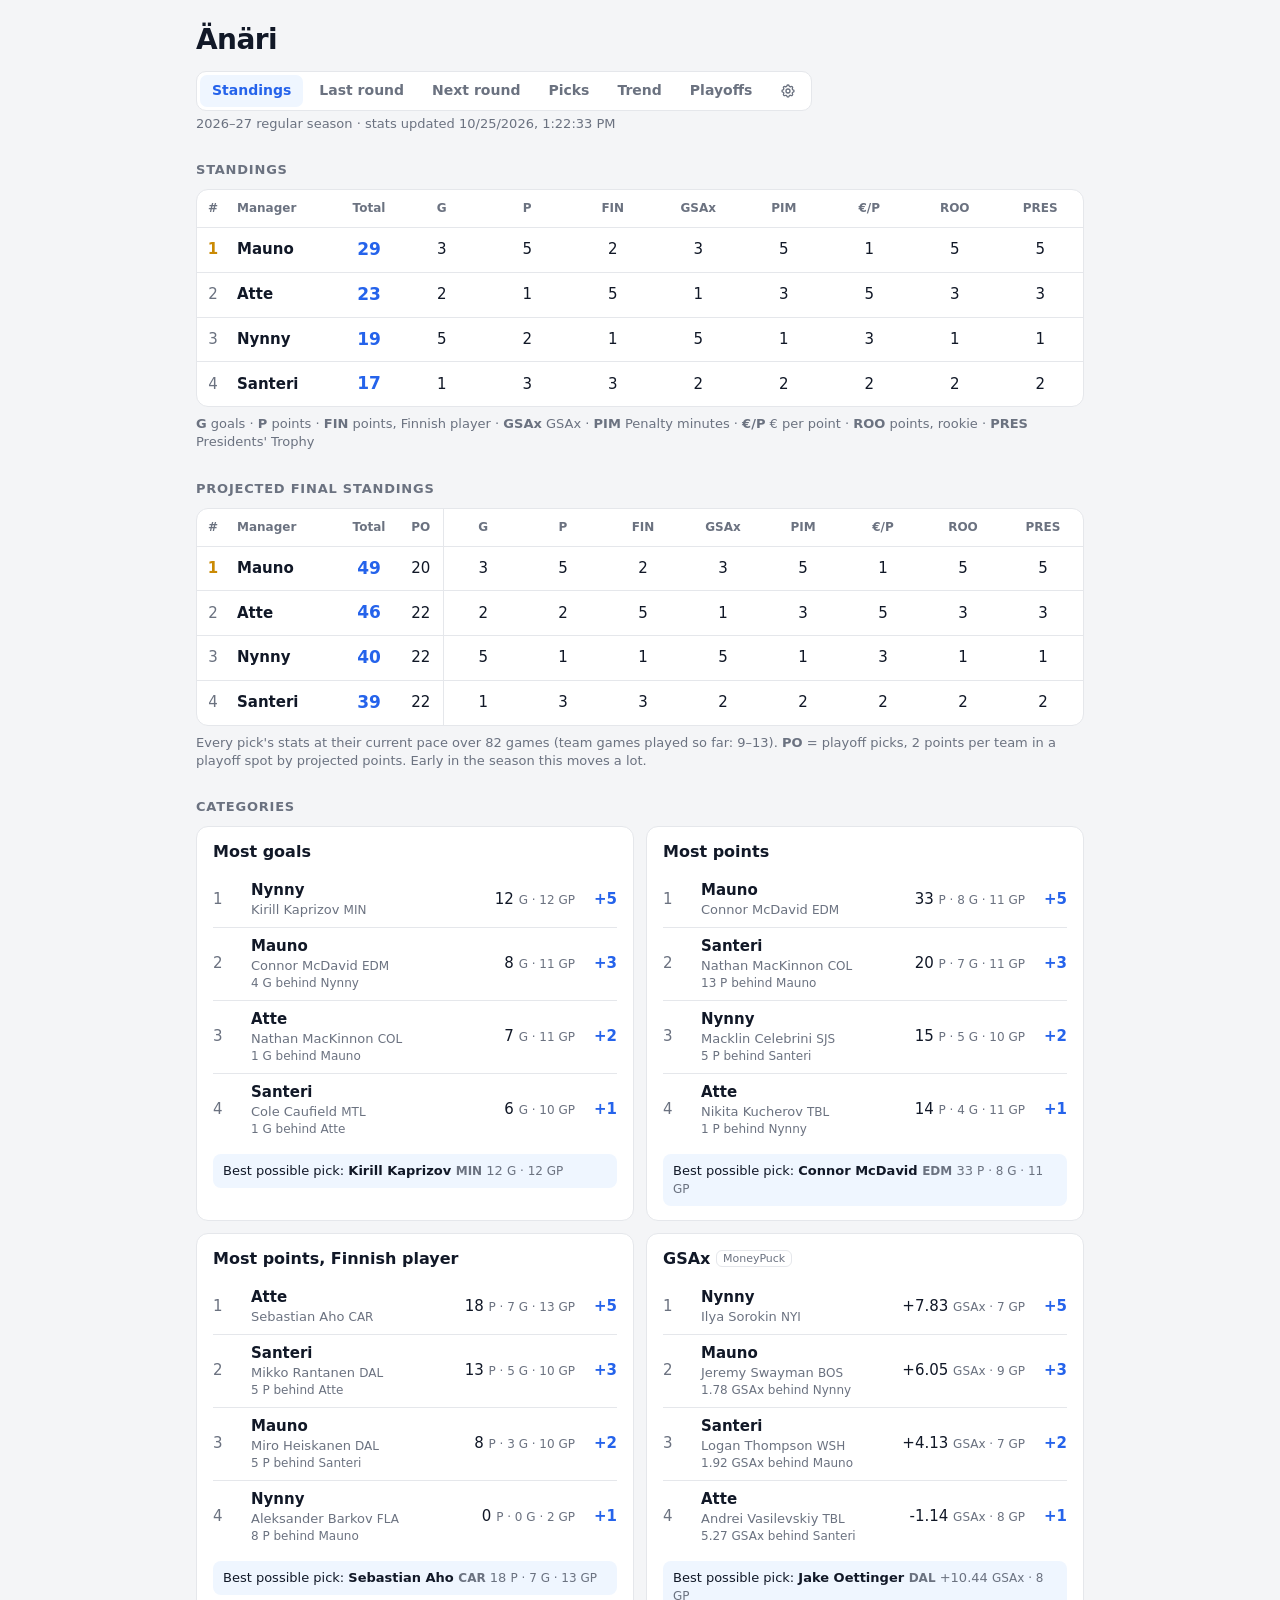
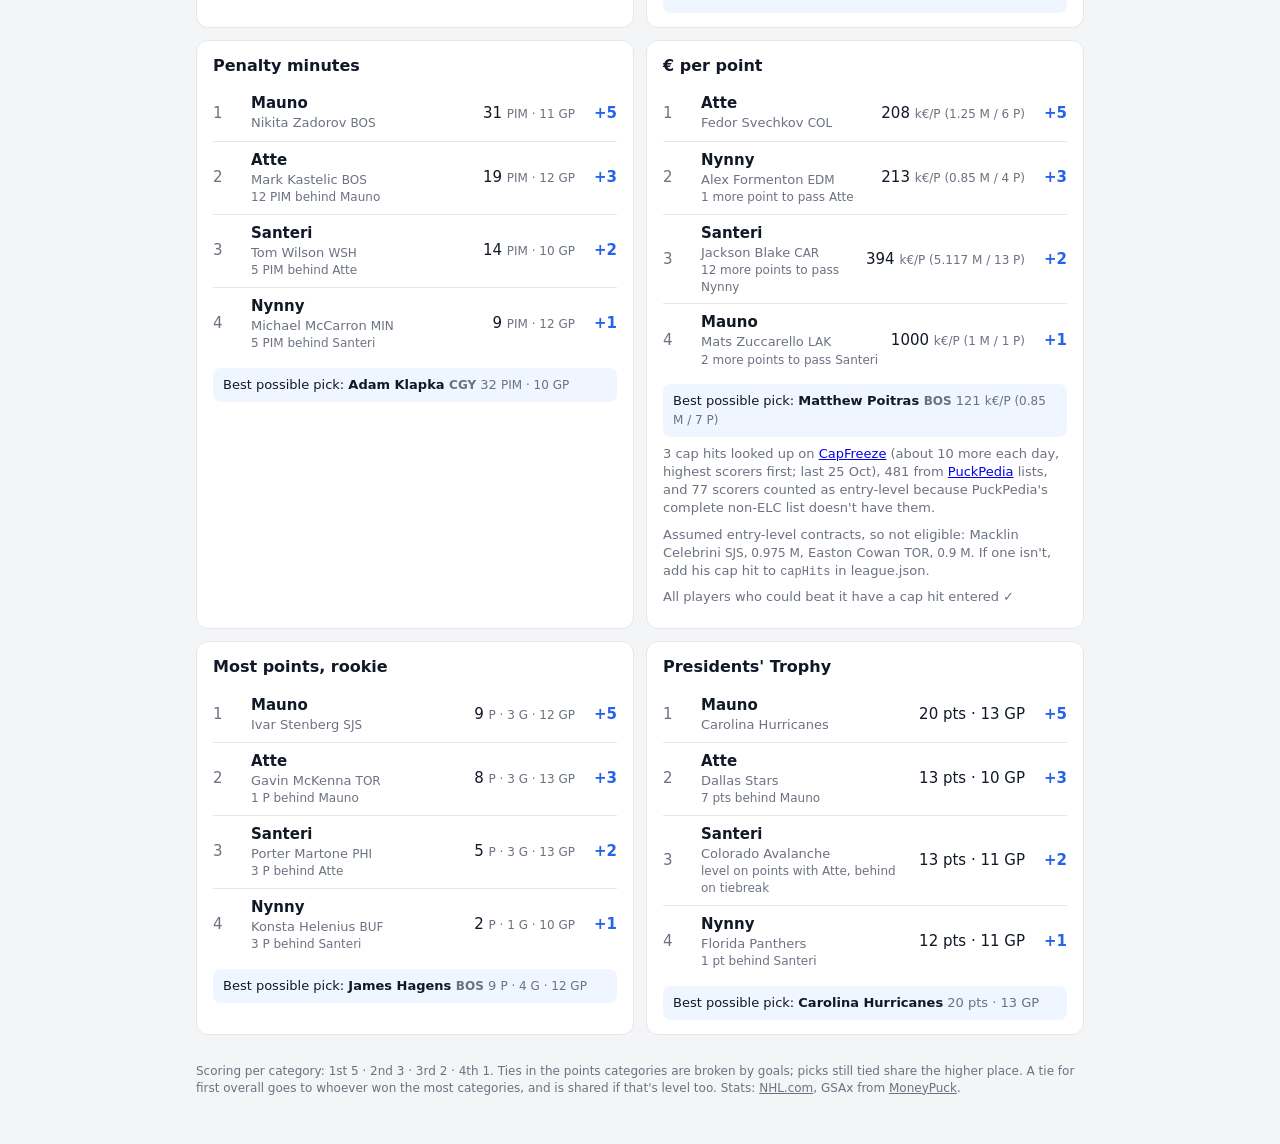
==== commit c0784063: "Add Picks tab: one manager's pick histories, chosen from a menu - Total and place by week, plus a sm" ====
--- a/index.html
+++ b/index.html
@@ -17,7 +17,7 @@
   <main>
     <header>
       <h1 id="league-name">Änäri</h1>
-      <nav class="tabs"><a href="./" aria-current="page">Standings</a><a href="round.html">Last<span class="wide"> round</span></a><a href="next.html">Next<span class="wide"> round</span></a><a href="trend.html">Trend</a><a href="playoffs.html">Playoffs</a><a href="settings.html" class="gear" aria-label="Settings" title="Settings"><svg width="16" height="16" viewBox="0 0 24 24" fill="none" stroke="currentColor" stroke-width="2" stroke-linecap="round" stroke-linejoin="round" aria-hidden="true"><path d="M10.3 4.3c.4-1.8 3-1.8 3.4 0a1.7 1.7 0 0 0 2.6 1.1c1.5-.9 3.3.8 2.4 2.4a1.7 1.7 0 0 0 1 2.5c1.8.4 1.8 3 0 3.4a1.7 1.7 0 0 0-1 2.6c.9 1.5-.9 3.3-2.4 2.4a1.7 1.7 0 0 0-2.6 1c-.4 1.8-3 1.8-3.4 0a1.7 1.7 0 0 0-2.5-1c-1.6.9-3.4-.9-2.4-2.4a1.7 1.7 0 0 0-1.1-2.6c-1.8-.4-1.8-3 0-3.4a1.7 1.7 0 0 0 1.1-2.5c-1-1.6.8-3.4 2.4-2.4 1 .6 2.3.1 2.5-1.1z"/><circle cx="12" cy="12" r="3"/></svg></a></nav>
+      <nav class="tabs"><a href="./" aria-current="page">Standings</a><a href="round.html">Last<span class="wide"> round</span></a><a href="next.html">Next<span class="wide"> round</span></a><a href="picks.html">Picks</a><a href="trend.html">Trend</a><a href="playoffs.html">Playoffs</a><a href="settings.html" class="gear" aria-label="Settings" title="Settings"><svg width="16" height="16" viewBox="0 0 24 24" fill="none" stroke="currentColor" stroke-width="2" stroke-linecap="round" stroke-linejoin="round" aria-hidden="true"><path d="M10.3 4.3c.4-1.8 3-1.8 3.4 0a1.7 1.7 0 0 0 2.6 1.1c1.5-.9 3.3.8 2.4 2.4a1.7 1.7 0 0 0 1 2.5c1.8.4 1.8 3 0 3.4a1.7 1.7 0 0 0-1 2.6c.9 1.5-.9 3.3-2.4 2.4a1.7 1.7 0 0 0-2.6 1c-.4 1.8-3 1.8-3.4 0a1.7 1.7 0 0 0-2.5-1c-1.6.9-3.4-.9-2.4-2.4a1.7 1.7 0 0 0-1.1-2.6c-1.8-.4-1.8-3 0-3.4a1.7 1.7 0 0 0 1.1-2.5c-1-1.6.8-3.4 2.4-2.4 1 .6 2.3.1 2.5-1.1z"/><circle cx="12" cy="12" r="3"/></svg></a></nav>
       <div id="meta">Loading…</div>
     </header>
 
--- a/style.css
+++ b/style.css
@@ -128,3 +128,55 @@
 /* Settings gear: icon-only last tab */
 nav.tabs a.gear { display: inline-flex; align-items: center; justify-content: center; }
 @media (max-width: 560px) { nav.tabs a.gear { flex: 0 0 auto; padding: 6px 8px; } }
+
+/* "This is me": your row, picks and cards */
+tr.me > * { background: var(--accent-soft); }
+@media (min-width: 561px) { tr.me .mgr::after { content: " (you)"; color: var(--muted); font-weight: 400; font-size: 11px; } }
+ol.rank li.me { background: var(--accent-soft); border-radius: 8px; margin: 0 -8px; padding-left: 8px; padding-right: 8px; }
+.card.me, .flip.me .card { box-shadow: inset 0 0 0 2px var(--accent); }
+
+/* Spoiler-free mode */
+.spoiler-hidden { display: none !important; }
+.spoiler-cover { margin: 8px 0 12px; }
+.spoiler-cover p { margin: 6px 0 10px; }
+.spoiler-cover a { color: var(--accent); }
+.spoiler-cover button { font: inherit; color: var(--accent); background: none; border: 1px solid var(--line); border-radius: 8px; padding: 6px 12px; cursor: pointer; }
+
+/* Line charts (chart.js) */
+.legend { display: flex; flex-wrap: wrap; gap: 6px 16px; font-size: 13px; margin-bottom: 8px; }
+.plot { position: relative; }
+.plot svg { display: block; width: 100%; height: auto; overflow: visible; touch-action: pan-y; }
+.gridline { stroke: var(--line); stroke-width: 1; }
+.zero { stroke: var(--muted); stroke-width: 1; stroke-dasharray: 4 3; }
+.crosshair { stroke: var(--muted); stroke-width: 1; }
+.axis { fill: var(--muted); font-size: 12px; font-variant-numeric: tabular-nums; }
+.endlabel { fill: var(--text); font-size: 13px; font-weight: 600; }
+.dot { stroke: var(--card); stroke-width: 2; }
+
+.tip { position: absolute; top: 0; min-width: 150px; padding: 8px 10px; background: var(--card); border: 1px solid var(--line);
+  border-radius: 8px; box-shadow: 0 4px 16px rgb(0 0 0 / 0.15); font-size: 13px; pointer-events: none; }
+.tip b { display: block; } .tip .num { font-weight: 700; font-variant-numeric: tabular-nums; }
+.tip div { margin-top: 3px; }
+
+/* Dropdowns and two-way switches (Trend, Picks) */
+.controls { display: flex; flex-wrap: wrap; gap: 8px; align-items: center; margin-bottom: 10px; }
+.sel { display: flex; flex-direction: column; gap: 3px; flex: 1 1 200px; min-width: 0; }
+.sel-label { font-size: 11px; font-weight: 600; text-transform: uppercase; letter-spacing: 0.06em; color: var(--muted); }
+.sel-box { position: relative; display: block; }
+.controls select { appearance: none; -webkit-appearance: none; width: 100%; font: inherit; font-size: 16px; font-weight: 600;
+  color: var(--text); background: var(--accent-soft); border: 1.5px solid var(--accent); border-radius: 10px;
+  padding: 9px 38px 9px 12px; cursor: pointer; }
+.controls select:focus-visible { outline: 2px solid var(--accent); outline-offset: 2px; }
+.chev { position: absolute; right: 12px; top: 50%; transform: translateY(-50%); color: var(--accent); pointer-events: none; }
+.controls .seg { align-self: flex-end; }
+.seg { display: inline-flex; border: 1px solid var(--line); border-radius: 8px; overflow: hidden; }
+.seg button { font: inherit; font-size: 13px; color: var(--muted); background: none; border: 0; padding: 7px 10px; cursor: pointer; }
+.seg button[aria-pressed="true"] { background: var(--accent-soft); color: var(--accent); font-weight: 600; }
+.sr-only { position: absolute; width: 1px; height: 1px; overflow: hidden; clip: rect(0 0 0 0); }
+
+/* Seven tabs: on phones the tab bar scrolls sideways (current tab centred by score.js) */
+@media (max-width: 560px) {
+  nav.tabs { overflow-x: auto; flex-wrap: nowrap; scrollbar-width: none; -webkit-overflow-scrolling: touch; }
+  nav.tabs::-webkit-scrollbar { display: none; }
+  nav.tabs a { flex: 0 0 auto; padding: 6px 10px; }
+}
--- a/style.css
+++ b/style.css
@@ -128,3 +128,55 @@
 /* Settings gear: icon-only last tab */
 nav.tabs a.gear { display: inline-flex; align-items: center; justify-content: center; }
 @media (max-width: 560px) { nav.tabs a.gear { flex: 0 0 auto; padding: 6px 8px; } }
+
+/* "This is me": your row, picks and cards */
+tr.me > * { background: var(--accent-soft); }
+@media (min-width: 561px) { tr.me .mgr::after { content: " (you)"; color: var(--muted); font-weight: 400; font-size: 11px; } }
+ol.rank li.me { background: var(--accent-soft); border-radius: 8px; margin: 0 -8px; padding-left: 8px; padding-right: 8px; }
+.card.me, .flip.me .card { box-shadow: inset 0 0 0 2px var(--accent); }
+
+/* Spoiler-free mode */
+.spoiler-hidden { display: none !important; }
+.spoiler-cover { margin: 8px 0 12px; }
+.spoiler-cover p { margin: 6px 0 10px; }
+.spoiler-cover a { color: var(--accent); }
+.spoiler-cover button { font: inherit; color: var(--accent); background: none; border: 1px solid var(--line); border-radius: 8px; padding: 6px 12px; cursor: pointer; }
+
+/* Line charts (chart.js) */
+.legend { display: flex; flex-wrap: wrap; gap: 6px 16px; font-size: 13px; margin-bottom: 8px; }
+.plot { position: relative; }
+.plot svg { display: block; width: 100%; height: auto; overflow: visible; touch-action: pan-y; }
+.gridline { stroke: var(--line); stroke-width: 1; }
+.zero { stroke: var(--muted); stroke-width: 1; stroke-dasharray: 4 3; }
+.crosshair { stroke: var(--muted); stroke-width: 1; }
+.axis { fill: var(--muted); font-size: 12px; font-variant-numeric: tabular-nums; }
+.endlabel { fill: var(--text); font-size: 13px; font-weight: 600; }
+.dot { stroke: var(--card); stroke-width: 2; }
+
+.tip { position: absolute; top: 0; min-width: 150px; padding: 8px 10px; background: var(--card); border: 1px solid var(--line);
+  border-radius: 8px; box-shadow: 0 4px 16px rgb(0 0 0 / 0.15); font-size: 13px; pointer-events: none; }
+.tip b { display: block; } .tip .num { font-weight: 700; font-variant-numeric: tabular-nums; }
+.tip div { margin-top: 3px; }
+
+/* Dropdowns and two-way switches (Trend, Picks) */
+.controls { display: flex; flex-wrap: wrap; gap: 8px; align-items: center; margin-bottom: 10px; }
+.sel { display: flex; flex-direction: column; gap: 3px; flex: 1 1 200px; min-width: 0; }
+.sel-label { font-size: 11px; font-weight: 600; text-transform: uppercase; letter-spacing: 0.06em; color: var(--muted); }
+.sel-box { position: relative; display: block; }
+.controls select { appearance: none; -webkit-appearance: none; width: 100%; font: inherit; font-size: 16px; font-weight: 600;
+  color: var(--text); background: var(--accent-soft); border: 1.5px solid var(--accent); border-radius: 10px;
+  padding: 9px 38px 9px 12px; cursor: pointer; }
+.controls select:focus-visible { outline: 2px solid var(--accent); outline-offset: 2px; }
+.chev { position: absolute; right: 12px; top: 50%; transform: translateY(-50%); color: var(--accent); pointer-events: none; }
+.controls .seg { align-self: flex-end; }
+.seg { display: inline-flex; border: 1px solid var(--line); border-radius: 8px; overflow: hidden; }
+.seg button { font: inherit; font-size: 13px; color: var(--muted); background: none; border: 0; padding: 7px 10px; cursor: pointer; }
+.seg button[aria-pressed="true"] { background: var(--accent-soft); color: var(--accent); font-weight: 600; }
+.sr-only { position: absolute; width: 1px; height: 1px; overflow: hidden; clip: rect(0 0 0 0); }
+
+/* Seven tabs: on phones the tab bar scrolls sideways (current tab centred by score.js) */
+@media (max-width: 560px) {
+  nav.tabs { overflow-x: auto; flex-wrap: nowrap; scrollbar-width: none; -webkit-overflow-scrolling: touch; }
+  nav.tabs::-webkit-scrollbar { display: none; }
+  nav.tabs a { flex: 0 0 auto; padding: 6px 10px; }
+}
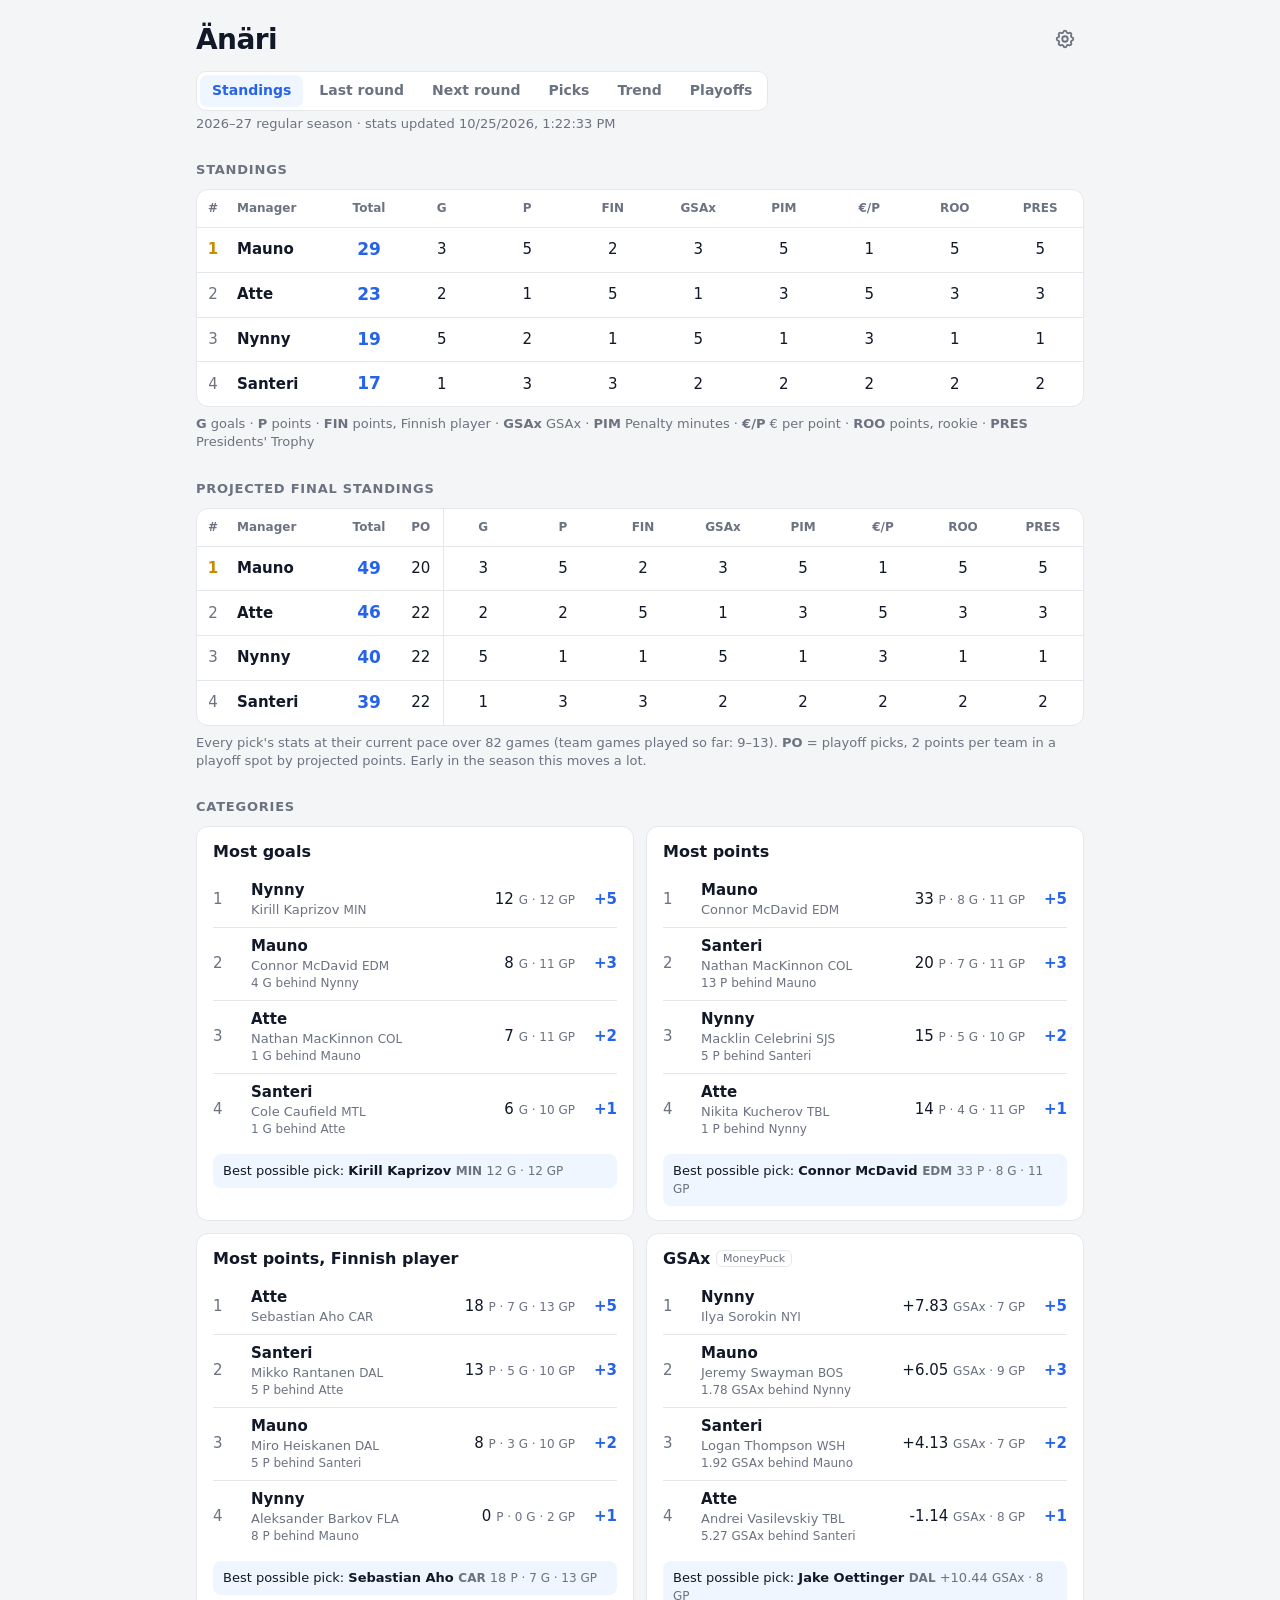
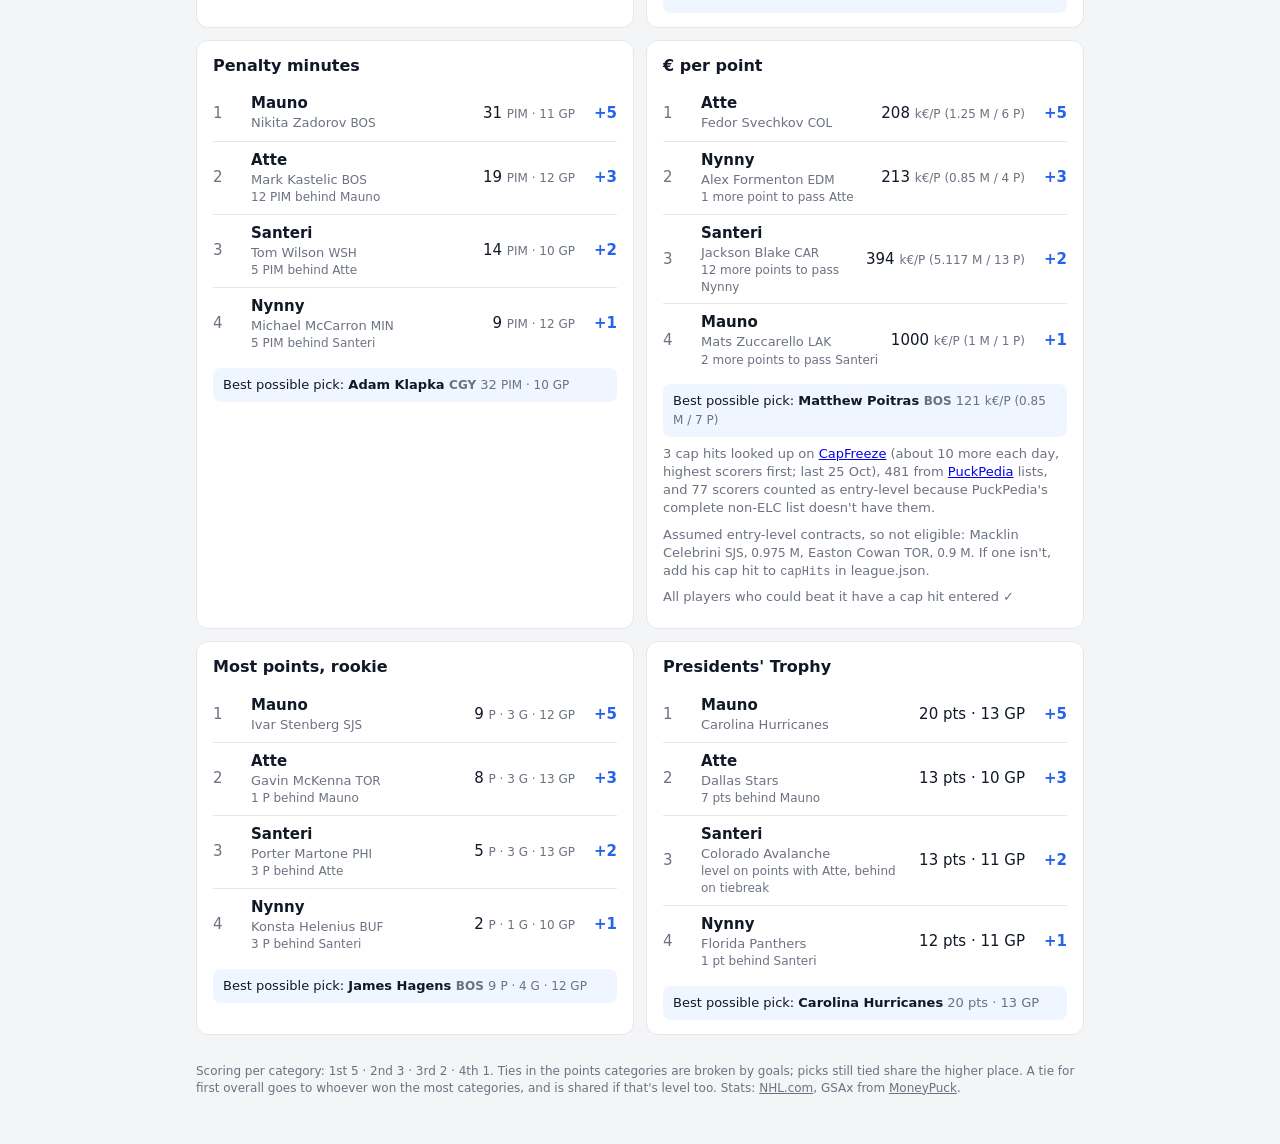
==== commit af1ba560: "Settings gear moves to the header; six tabs fit a phone without scrolling Co-Authored-By: Claude Opu" ====
--- a/index.html
+++ b/index.html
@@ -17,7 +17,8 @@
   <main>
     <header>
       <h1 id="league-name">Änäri</h1>
-      <nav class="tabs"><a href="./" aria-current="page">Standings</a><a href="round.html">Last<span class="wide"> round</span></a><a href="next.html">Next<span class="wide"> round</span></a><a href="picks.html">Picks</a><a href="trend.html">Trend</a><a href="playoffs.html">Playoffs</a><a href="settings.html" class="gear" aria-label="Settings" title="Settings"><svg width="16" height="16" viewBox="0 0 24 24" fill="none" stroke="currentColor" stroke-width="2" stroke-linecap="round" stroke-linejoin="round" aria-hidden="true"><path d="M10.3 4.3c.4-1.8 3-1.8 3.4 0a1.7 1.7 0 0 0 2.6 1.1c1.5-.9 3.3.8 2.4 2.4a1.7 1.7 0 0 0 1 2.5c1.8.4 1.8 3 0 3.4a1.7 1.7 0 0 0-1 2.6c.9 1.5-.9 3.3-2.4 2.4a1.7 1.7 0 0 0-2.6 1c-.4 1.8-3 1.8-3.4 0a1.7 1.7 0 0 0-2.5-1c-1.6.9-3.4-.9-2.4-2.4a1.7 1.7 0 0 0-1.1-2.6c-1.8-.4-1.8-3 0-3.4a1.7 1.7 0 0 0 1.1-2.5c-1-1.6.8-3.4 2.4-2.4 1 .6 2.3.1 2.5-1.1z"/><circle cx="12" cy="12" r="3"/></svg></a></nav>
+      <a href="settings.html" class="settings-link" aria-label="Settings" title="Settings"><svg width="22" height="22" viewBox="0 0 24 24" fill="none" stroke="currentColor" stroke-width="2" stroke-linecap="round" stroke-linejoin="round" aria-hidden="true"><path d="M10.3 4.3c.4-1.8 3-1.8 3.4 0a1.7 1.7 0 0 0 2.6 1.1c1.5-.9 3.3.8 2.4 2.4a1.7 1.7 0 0 0 1 2.5c1.8.4 1.8 3 0 3.4a1.7 1.7 0 0 0-1 2.6c.9 1.5-.9 3.3-2.4 2.4a1.7 1.7 0 0 0-2.6 1c-.4 1.8-3 1.8-3.4 0a1.7 1.7 0 0 0-2.5-1c-1.6.9-3.4-.9-2.4-2.4a1.7 1.7 0 0 0-1.1-2.6c-1.8-.4-1.8-3 0-3.4a1.7 1.7 0 0 0 1.1-2.5c-1-1.6.8-3.4 2.4-2.4 1 .6 2.3.1 2.5-1.1z"/><circle cx="12" cy="12" r="3"/></svg></a>
+      <nav class="tabs"><a href="./" aria-current="page">Standings</a><a href="round.html">Last<span class="wide"> round</span></a><a href="next.html">Next<span class="wide"> round</span></a><a href="picks.html">Picks</a><a href="trend.html">Trend</a><a href="playoffs.html">Playoffs</a></nav>
       <div id="meta">Loading…</div>
     </header>
 
--- a/style.css
+++ b/style.css
@@ -125,9 +125,13 @@
   table.fixed thead th { font-size: 9px; letter-spacing: -0.02em; overflow: hidden; text-overflow: clip; }
 }
 
-/* Settings gear: icon-only last tab */
-nav.tabs a.gear { display: inline-flex; align-items: center; justify-content: center; }
-@media (max-width: 560px) { nav.tabs a.gear { flex: 0 0 auto; padding: 6px 8px; } }
+/* Settings gear: its own icon in the header's top right corner */
+header { position: relative; }
+header h1 { padding-right: 44px; }
+.settings-link { position: absolute; top: 0; right: 0; display: inline-flex; align-items: center; justify-content: center;
+  width: 38px; height: 38px; border-radius: 10px; color: var(--muted); }
+.settings-link:hover { color: var(--text); }
+.settings-link[aria-current="page"] { background: var(--accent-soft); color: var(--accent); }
 
 /* "This is me": your row, picks and cards */
 tr.me > * { background: var(--accent-soft); }
@@ -174,9 +178,9 @@
 .seg button[aria-pressed="true"] { background: var(--accent-soft); color: var(--accent); font-weight: 600; }
 .sr-only { position: absolute; width: 1px; height: 1px; overflow: hidden; clip: rect(0 0 0 0); }
 
-/* Seven tabs: on phones the tab bar scrolls sideways (current tab centred by score.js) */
+/* Six tabs fit a phone screen without scrolling: they share the width by text length */
 @media (max-width: 560px) {
-  nav.tabs { overflow-x: auto; flex-wrap: nowrap; scrollbar-width: none; -webkit-overflow-scrolling: touch; }
-  nav.tabs::-webkit-scrollbar { display: none; }
-  nav.tabs a { flex: 0 0 auto; padding: 6px 10px; }
+  nav.tabs { gap: 2px; }
+  nav.tabs a { flex: 1 1 auto; padding: 6px 3px; font-size: 13px; letter-spacing: -0.01em; }
 }
+@media (max-width: 350px) { nav.tabs a { font-size: 12px; padding: 6px 2px; } }
--- a/style.css
+++ b/style.css
@@ -125,9 +125,13 @@
   table.fixed thead th { font-size: 9px; letter-spacing: -0.02em; overflow: hidden; text-overflow: clip; }
 }
 
-/* Settings gear: icon-only last tab */
-nav.tabs a.gear { display: inline-flex; align-items: center; justify-content: center; }
-@media (max-width: 560px) { nav.tabs a.gear { flex: 0 0 auto; padding: 6px 8px; } }
+/* Settings gear: its own icon in the header's top right corner */
+header { position: relative; }
+header h1 { padding-right: 44px; }
+.settings-link { position: absolute; top: 0; right: 0; display: inline-flex; align-items: center; justify-content: center;
+  width: 38px; height: 38px; border-radius: 10px; color: var(--muted); }
+.settings-link:hover { color: var(--text); }
+.settings-link[aria-current="page"] { background: var(--accent-soft); color: var(--accent); }
 
 /* "This is me": your row, picks and cards */
 tr.me > * { background: var(--accent-soft); }
@@ -174,9 +178,9 @@
 .seg button[aria-pressed="true"] { background: var(--accent-soft); color: var(--accent); font-weight: 600; }
 .sr-only { position: absolute; width: 1px; height: 1px; overflow: hidden; clip: rect(0 0 0 0); }
 
-/* Seven tabs: on phones the tab bar scrolls sideways (current tab centred by score.js) */
+/* Six tabs fit a phone screen without scrolling: they share the width by text length */
 @media (max-width: 560px) {
-  nav.tabs { overflow-x: auto; flex-wrap: nowrap; scrollbar-width: none; -webkit-overflow-scrolling: touch; }
-  nav.tabs::-webkit-scrollbar { display: none; }
-  nav.tabs a { flex: 0 0 auto; padding: 6px 10px; }
+  nav.tabs { gap: 2px; }
+  nav.tabs a { flex: 1 1 auto; padding: 6px 3px; font-size: 13px; letter-spacing: -0.01em; }
 }
+@media (max-width: 350px) { nav.tabs a { font-size: 12px; padding: 6px 2px; } }
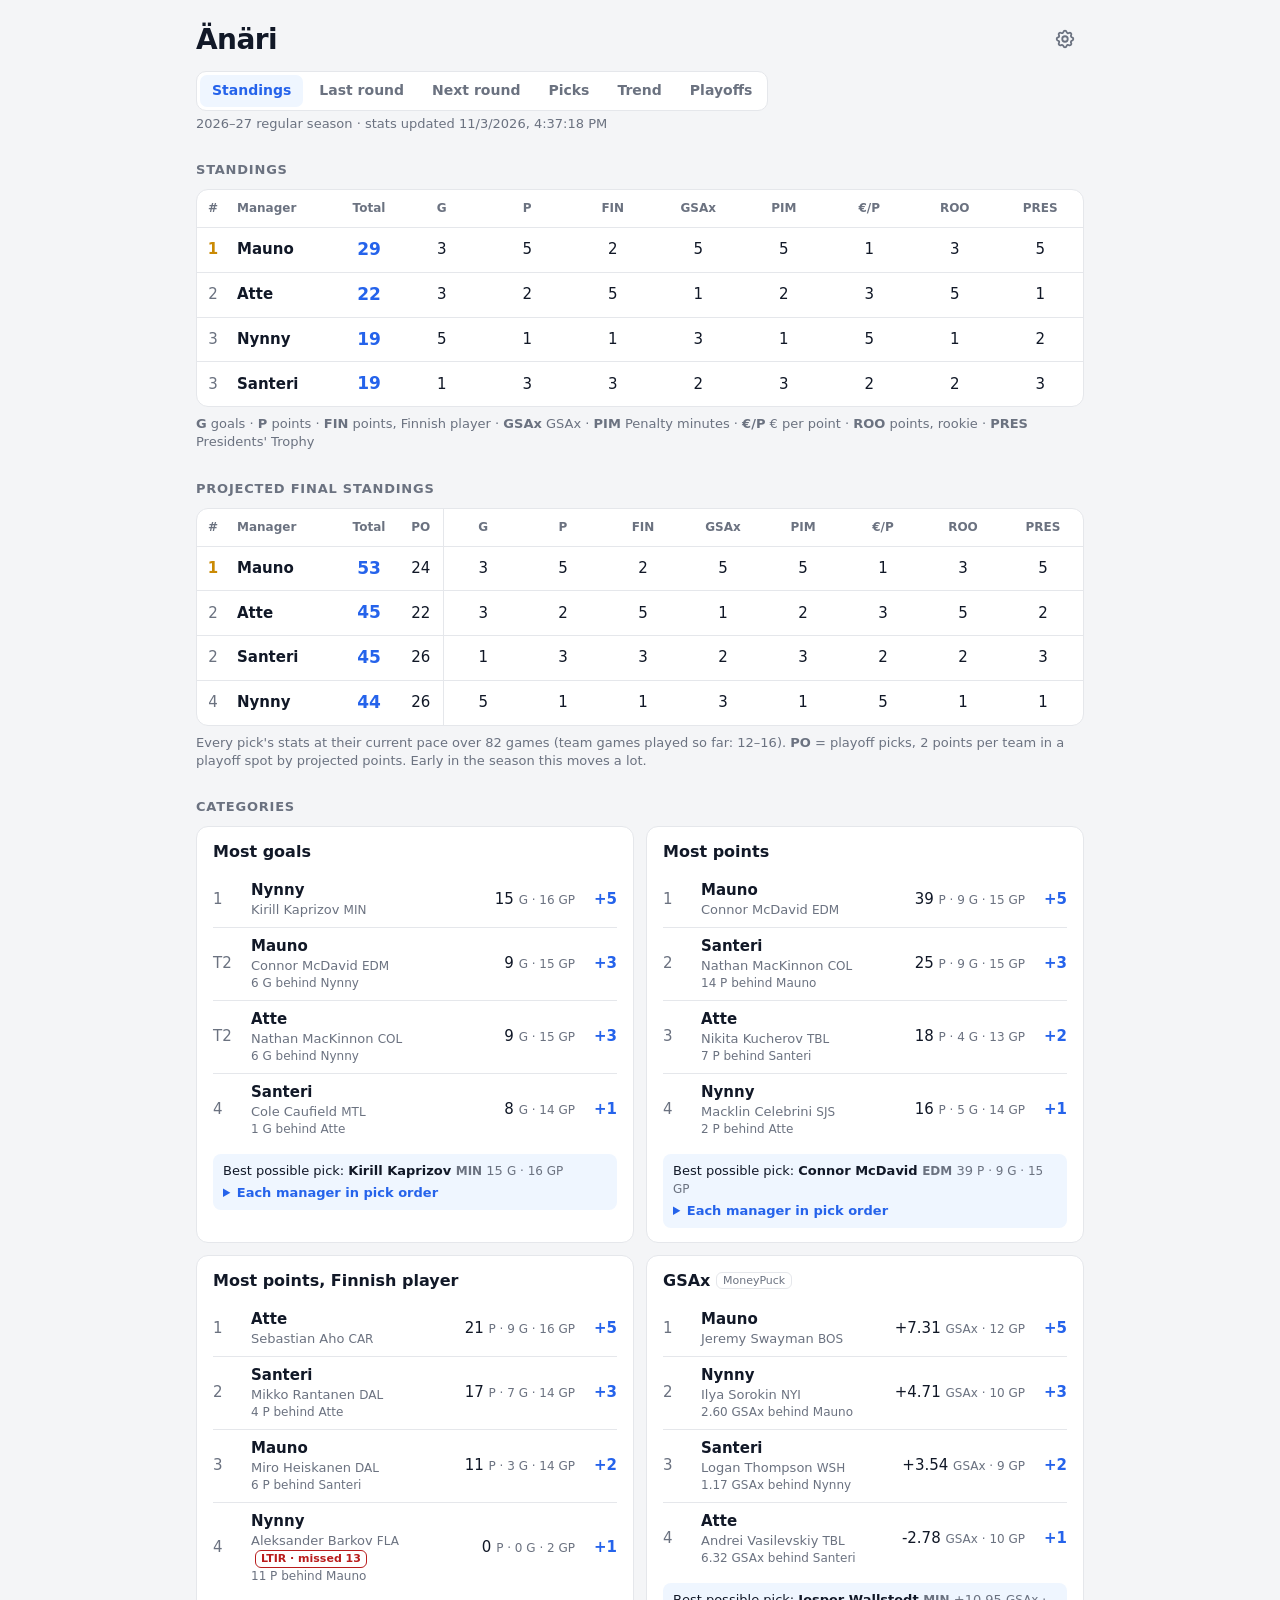
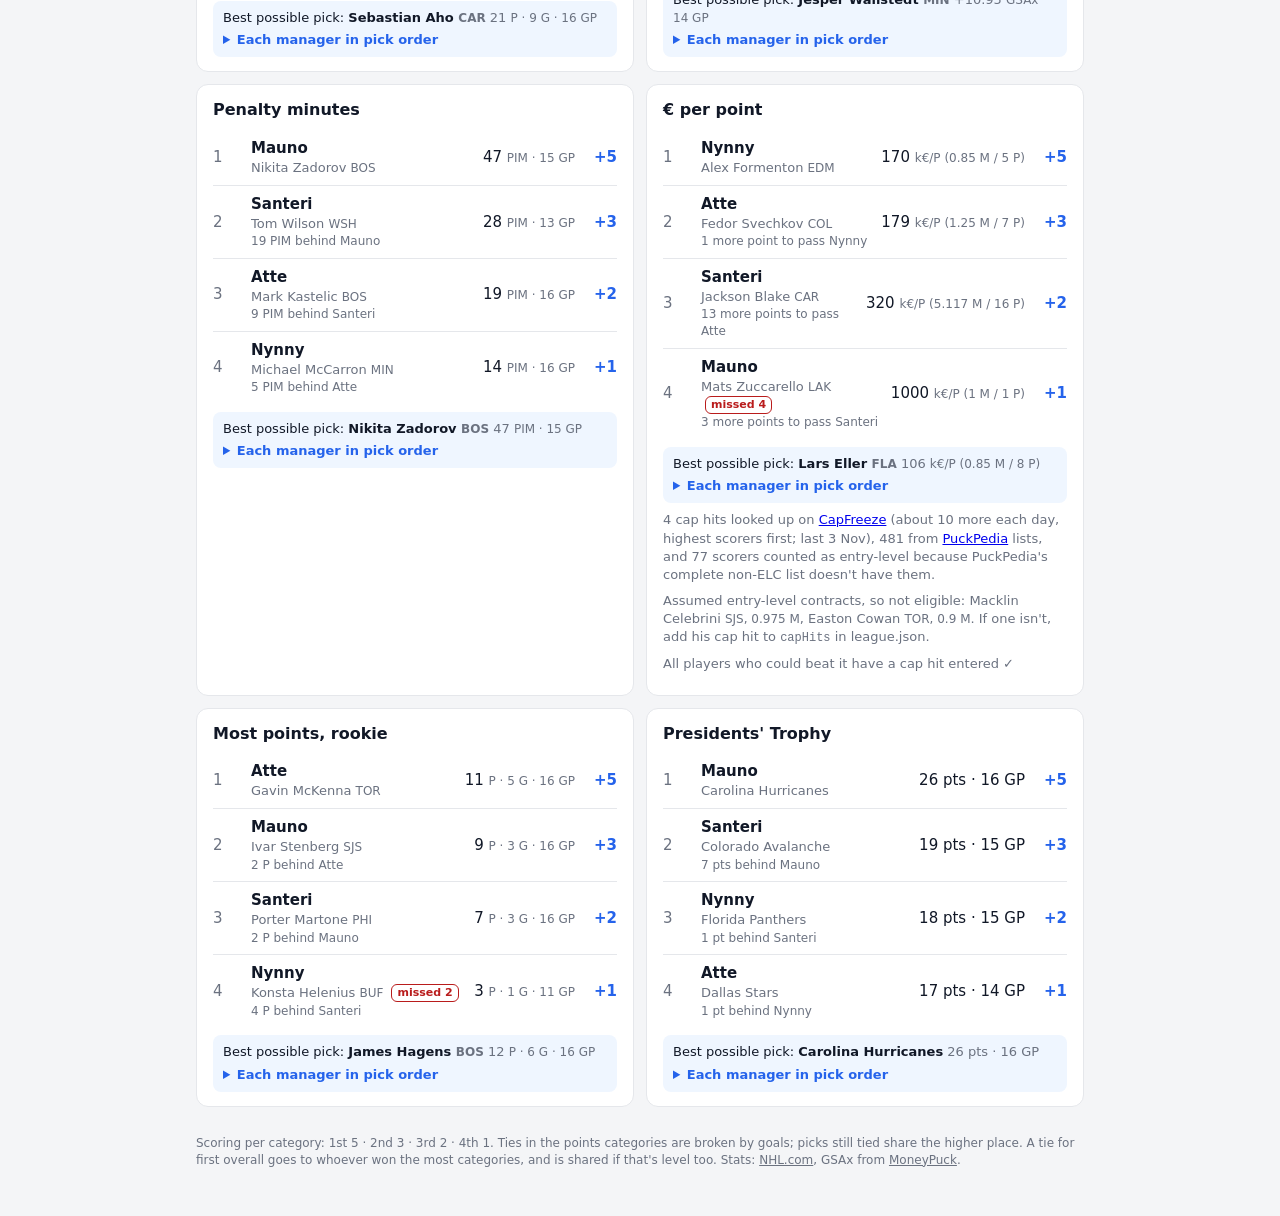
==== commit 85591355: "Confetti for the season winner and a Past seasons archive page The first time a device sees the fina" ====
--- a/index.html
+++ b/index.html
@@ -38,6 +38,7 @@
       A tie for first overall goes to whoever won the most categories, and is shared if that's level too.
       Stats: <a href="https://www.nhl.com/stats/">NHL.com</a>, GSAx from <a href="https://moneypuck.com/">MoneyPuck</a>.
       <span class="draft-link" hidden><br><a href="draft.html">Make your picks for next season →</a></span>
+      <span class="seasons-link" hidden><br><a href="seasons.html">Past seasons →</a></span>
     </footer>
   </main>
   <script>
--- a/style.css
+++ b/style.css
@@ -59,6 +59,17 @@
 .warn { color: var(--warn); font-size: 12px; }
 .best { margin: 8px 0 0; padding: 8px 10px; border-radius: 8px; background: var(--accent-soft); font-size: 13px; }
 .best span { color: var(--muted); }
+.best summary { cursor: pointer; margin-top: 4px; color: var(--accent); font-weight: 600; }
+.best ol { list-style: none; margin: 6px 0 0; padding: 0; display: grid; gap: 4px; }
+.best li { display: grid; grid-template-columns: 14px 64px minmax(0, 1fr) auto; grid-template-areas: "slot mgr pick val"; column-gap: 8px; align-items: baseline; }
+.best .bslot { grid-area: slot; font-variant-numeric: tabular-nums; }
+.best .bmgr { grid-area: mgr; }
+.best li .pick { grid-area: pick; color: var(--text); overflow: hidden; text-overflow: ellipsis; white-space: nowrap; }
+.best .bval { grid-area: val; text-align: right; font-variant-numeric: tabular-nums; color: var(--text); white-space: nowrap; }
+@media (max-width: 560px) {
+  .best li { grid-template-columns: 14px minmax(0, 1fr) auto; grid-template-areas: "slot mgr val" "slot pick pick"; }
+}
+.best li.me { box-shadow: inset 2px 0 0 var(--accent); margin-left: -10px; padding-left: 8px; }
 .card.wide { grid-column: 1 / -1; }
 .hint { color: var(--muted); font-size: 13px; margin: 8px 0; }
 .cands { margin-top: 10px; }
@@ -103,7 +114,9 @@
 /* End-of-season winner banner */
 .banner { display: flex; gap: 14px; align-items: center; margin-top: 16px; padding: 14px 16px; border-radius: 12px;
   background: var(--accent-soft); border: 1px solid var(--line); }
-.banner .trophy { font-size: 34px; line-height: 1; }
+.banner .trophy { font-size: 34px; line-height: 1; background: none; border: 0; padding: 0; cursor: pointer; }
+.banner .trophy:active { transform: scale(0.9); }
+.confetti { position: fixed; inset: 0; width: 100%; height: 100%; pointer-events: none; z-index: 100; }
 .banner-title { font-size: 18px; font-weight: 700; }
 table.standings .po { border-right: 1px solid var(--line); }
 
@@ -184,3 +197,7 @@
   nav.tabs a { flex: 1 1 auto; padding: 6px 3px; font-size: 13px; letter-spacing: -0.01em; }
 }
 @media (max-width: 350px) { nav.tabs a { font-size: 12px; padding: 6px 2px; } }
+
+/* A pick who's missed his team's latest games */
+.out { display: inline-block; margin-left: 4px; padding: 0 5px; border: 1px solid currentColor; border-radius: 6px;
+  color: var(--down); font-size: 11px; font-weight: 600; line-height: 16px; white-space: nowrap; vertical-align: 1px; }
--- a/style.css
+++ b/style.css
@@ -59,6 +59,17 @@
 .warn { color: var(--warn); font-size: 12px; }
 .best { margin: 8px 0 0; padding: 8px 10px; border-radius: 8px; background: var(--accent-soft); font-size: 13px; }
 .best span { color: var(--muted); }
+.best summary { cursor: pointer; margin-top: 4px; color: var(--accent); font-weight: 600; }
+.best ol { list-style: none; margin: 6px 0 0; padding: 0; display: grid; gap: 4px; }
+.best li { display: grid; grid-template-columns: 14px 64px minmax(0, 1fr) auto; grid-template-areas: "slot mgr pick val"; column-gap: 8px; align-items: baseline; }
+.best .bslot { grid-area: slot; font-variant-numeric: tabular-nums; }
+.best .bmgr { grid-area: mgr; }
+.best li .pick { grid-area: pick; color: var(--text); overflow: hidden; text-overflow: ellipsis; white-space: nowrap; }
+.best .bval { grid-area: val; text-align: right; font-variant-numeric: tabular-nums; color: var(--text); white-space: nowrap; }
+@media (max-width: 560px) {
+  .best li { grid-template-columns: 14px minmax(0, 1fr) auto; grid-template-areas: "slot mgr val" "slot pick pick"; }
+}
+.best li.me { box-shadow: inset 2px 0 0 var(--accent); margin-left: -10px; padding-left: 8px; }
 .card.wide { grid-column: 1 / -1; }
 .hint { color: var(--muted); font-size: 13px; margin: 8px 0; }
 .cands { margin-top: 10px; }
@@ -103,7 +114,9 @@
 /* End-of-season winner banner */
 .banner { display: flex; gap: 14px; align-items: center; margin-top: 16px; padding: 14px 16px; border-radius: 12px;
   background: var(--accent-soft); border: 1px solid var(--line); }
-.banner .trophy { font-size: 34px; line-height: 1; }
+.banner .trophy { font-size: 34px; line-height: 1; background: none; border: 0; padding: 0; cursor: pointer; }
+.banner .trophy:active { transform: scale(0.9); }
+.confetti { position: fixed; inset: 0; width: 100%; height: 100%; pointer-events: none; z-index: 100; }
 .banner-title { font-size: 18px; font-weight: 700; }
 table.standings .po { border-right: 1px solid var(--line); }
 
@@ -184,3 +197,7 @@
   nav.tabs a { flex: 1 1 auto; padding: 6px 3px; font-size: 13px; letter-spacing: -0.01em; }
 }
 @media (max-width: 350px) { nav.tabs a { font-size: 12px; padding: 6px 2px; } }
+
+/* A pick who's missed his team's latest games */
+.out { display: inline-block; margin-left: 4px; padding: 0 5px; border: 1px solid currentColor; border-radius: 6px;
+  color: var(--down); font-size: 11px; font-weight: 600; line-height: 16px; white-space: nowrap; vertical-align: 1px; }
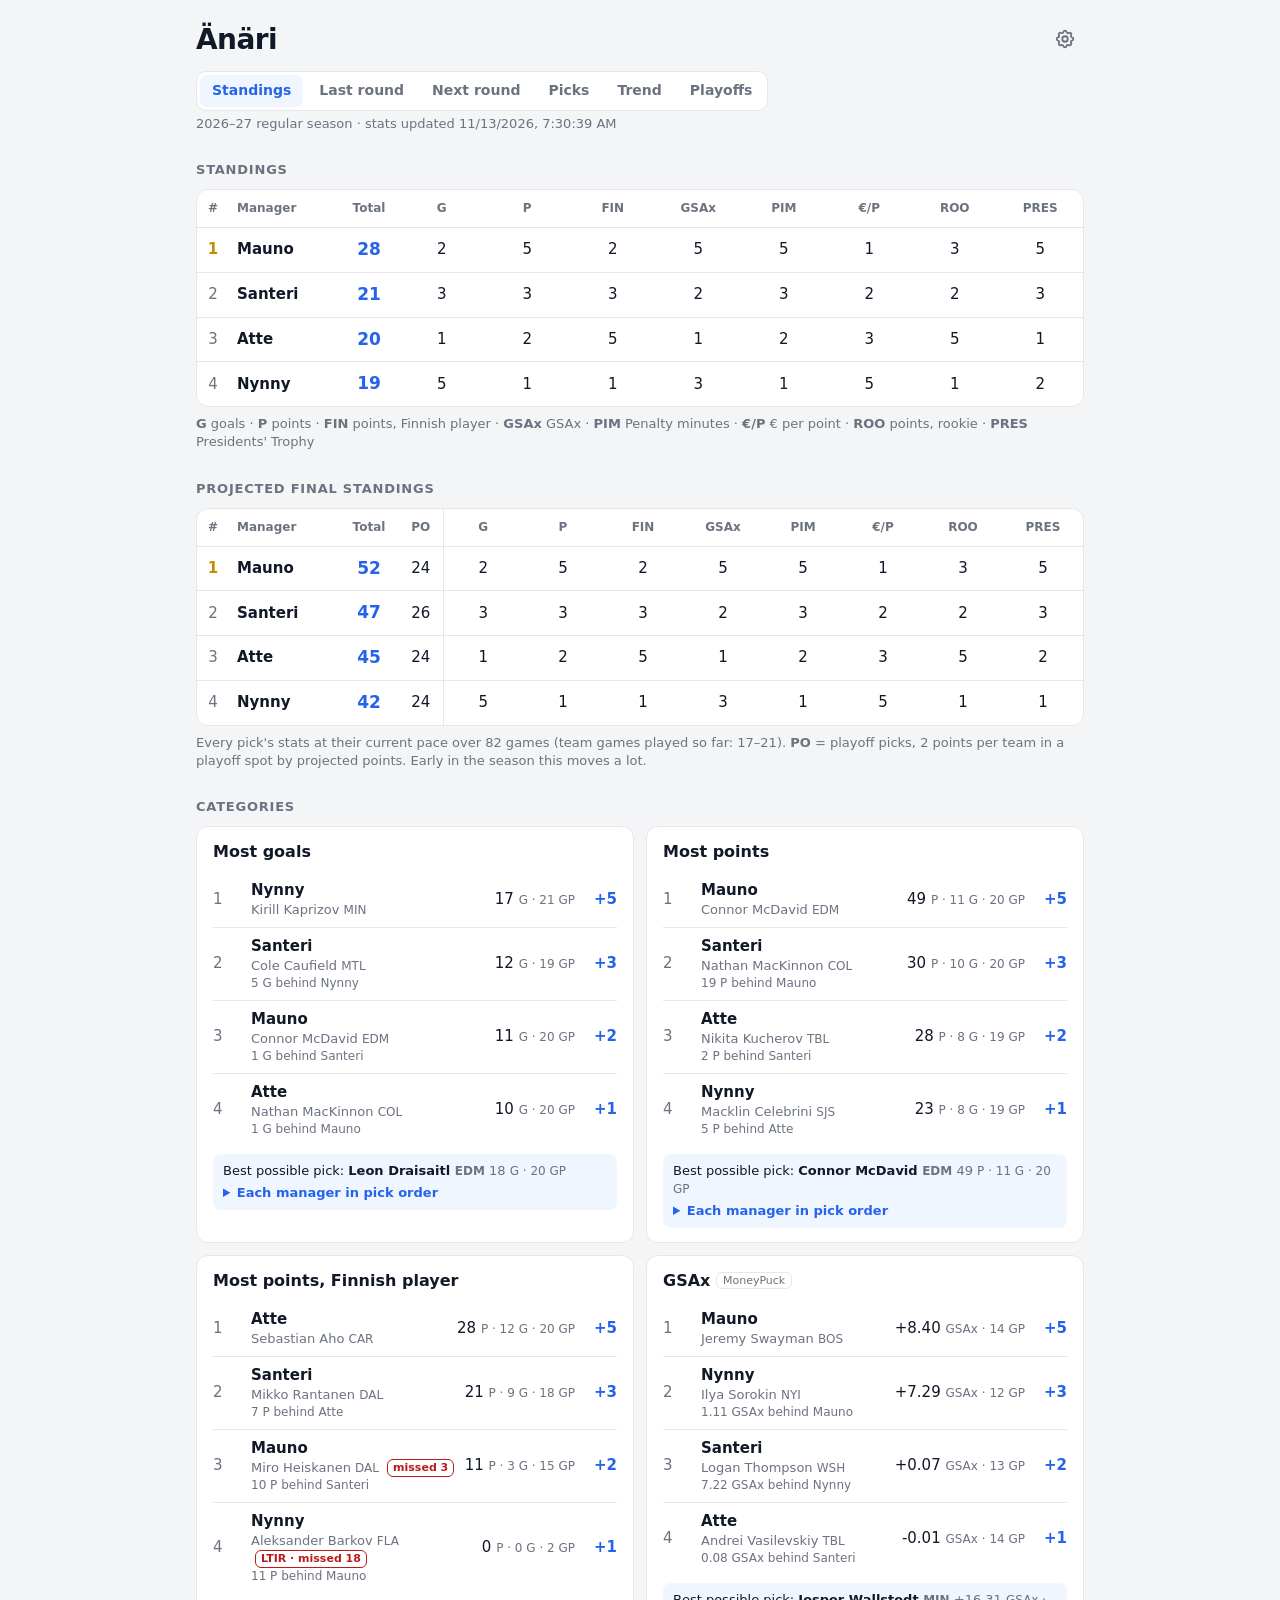
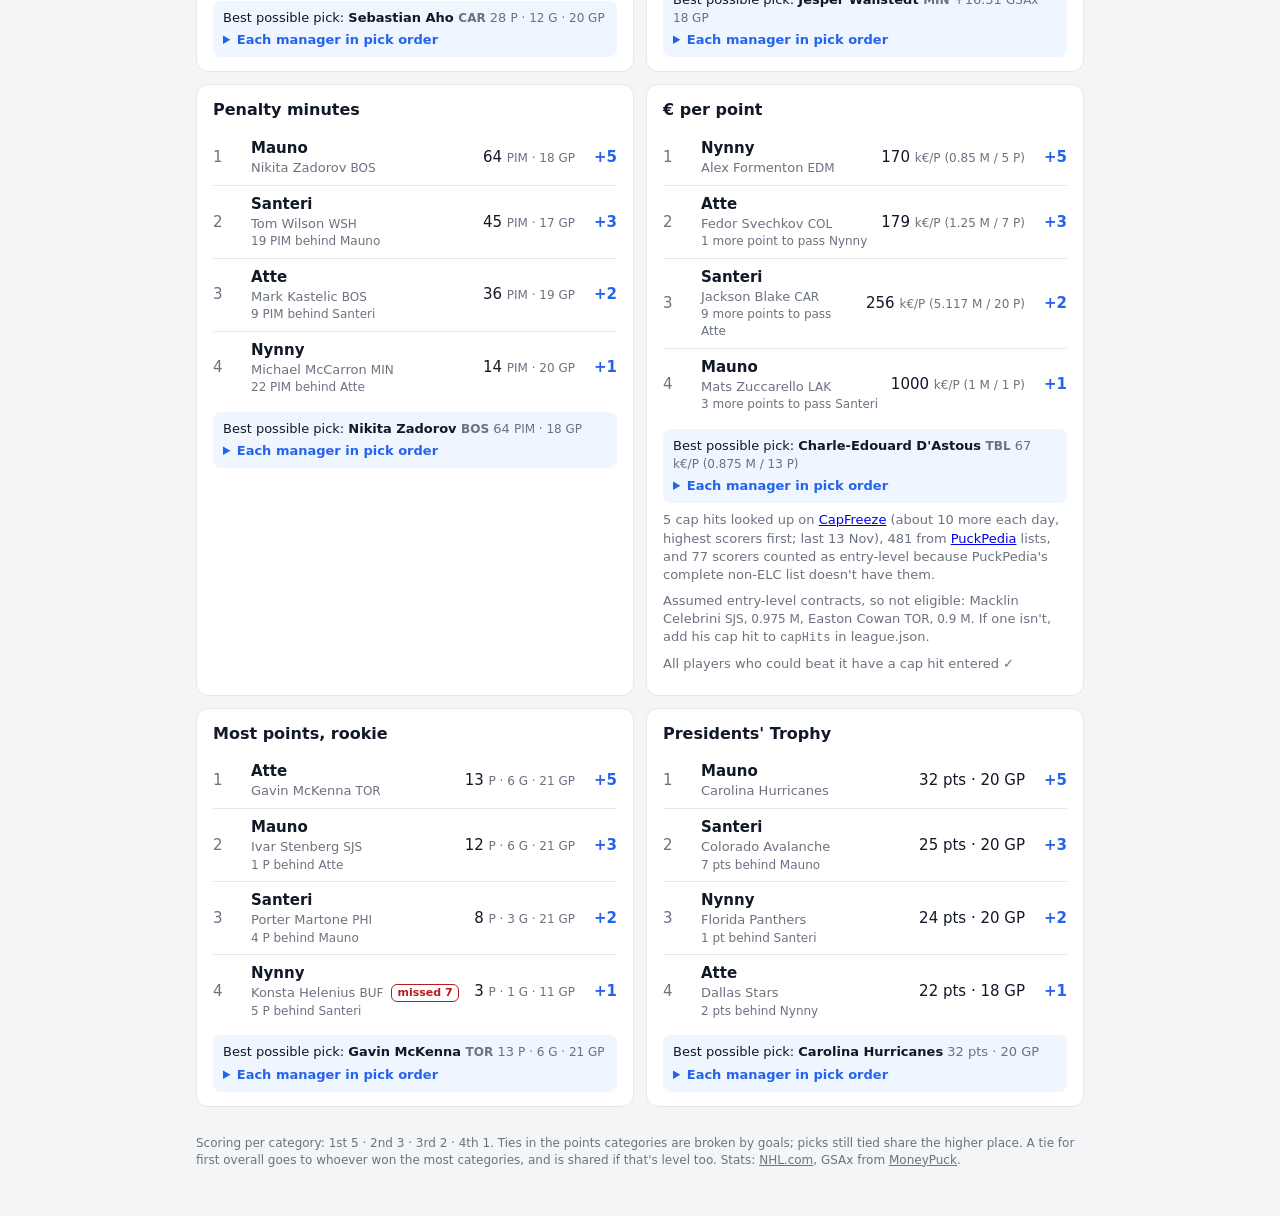
==== commit ac1deea6: "Add color theme setting: automatic, light, dark, vaporwave Co-Authored-By: Claude Opus 5.5 <noreply@" ====
--- a/index.html
+++ b/index.html
@@ -12,6 +12,7 @@
   <meta name="apple-mobile-web-app-title" content="Änäri">
   <script>document.write(`<link rel="stylesheet" href="style.css?v=${Date.now()}">`)</script>
   <noscript><link rel="stylesheet" href="style.css"></noscript>
+  <script>document.write(`<script src="theme.js?v=${Date.now()}"><\/script>`)</script>
 </head>
 <body>
   <main>
--- a/style.css
+++ b/style.css
@@ -5,13 +5,31 @@
   --s1: #2a78d6; --s2: #eb6834; --s3: #1baf7a; --s4: #eda100;
   --up: #15803d; --down: #b91c1c;
 }
-@media (prefers-color-scheme: dark) {
-  :root {
-    --bg: #0b1120; --card: #111827; --text: #e5e7eb; --muted: #9ca3af; --line: #1f2937;
-    --accent: #60a5fa; --accent-soft: #172554; --warn: #fbbf24; --gold: #facc15;
-    --s1: #3987e5; --s2: #d95926; --s3: #199e70; --s4: #c98500;
-    --up: #4ade80; --down: #f87171;
-  }
+/* Color themes. theme.js sets <html data-theme="..."> from Settings
+   ("auto" resolves to light or dark from the device setting).
+   color-scheme makes scrollbars and form controls match. */
+:root { color-scheme: light; }
+:root[data-theme="dark"] {
+  color-scheme: dark;
+  --bg: #0b1120; --card: #111827; --text: #e5e7eb; --muted: #9ca3af; --line: #1f2937;
+  --accent: #60a5fa; --accent-soft: #172554; --warn: #fbbf24; --gold: #facc15;
+  --s1: #3987e5; --s2: #d95926; --s3: #199e70; --s4: #c98500;
+  --up: #4ade80; --down: #f87171;
+}
+/* Vaporwave: deep purple night, neon pink accent, cyan / sunset / mint / yellow managers */
+:root[data-theme="vaporwave"] {
+  color-scheme: dark;
+  --bg: #1a0b2e; --card: #26103f; --text: #fbe7ff; --muted: #b79bd8; --line: #42235f;
+  --accent: #ff71ce; --accent-soft: #3f1650; --warn: #fffb96; --gold: #fffb96;
+  --s1: #01cdfe; --s2: #ff9a5c; --s3: #05ffa1; --s4: #b967ff;
+  --up: #05ffa1; --down: #ff6b81;
+}
+/* Sunset gradient down the whole page: on <html> so it covers every scroll position */
+:root[data-theme="vaporwave"] { min-height: 100%; background: linear-gradient(180deg, #1a0b2e 0%, #2b0d48 60%, #3a0f4f 100%); }
+:root[data-theme="vaporwave"] body { background: transparent; }
+:root[data-theme="vaporwave"] header h1 {
+  background: linear-gradient(90deg, #ff71ce, #b967ff, #01cdfe);
+  -webkit-background-clip: text; background-clip: text; color: transparent; width: fit-content;
 }
 * { box-sizing: border-box; }
 body {
--- a/style.css
+++ b/style.css
@@ -5,13 +5,31 @@
   --s1: #2a78d6; --s2: #eb6834; --s3: #1baf7a; --s4: #eda100;
   --up: #15803d; --down: #b91c1c;
 }
-@media (prefers-color-scheme: dark) {
-  :root {
-    --bg: #0b1120; --card: #111827; --text: #e5e7eb; --muted: #9ca3af; --line: #1f2937;
-    --accent: #60a5fa; --accent-soft: #172554; --warn: #fbbf24; --gold: #facc15;
-    --s1: #3987e5; --s2: #d95926; --s3: #199e70; --s4: #c98500;
-    --up: #4ade80; --down: #f87171;
-  }
+/* Color themes. theme.js sets <html data-theme="..."> from Settings
+   ("auto" resolves to light or dark from the device setting).
+   color-scheme makes scrollbars and form controls match. */
+:root { color-scheme: light; }
+:root[data-theme="dark"] {
+  color-scheme: dark;
+  --bg: #0b1120; --card: #111827; --text: #e5e7eb; --muted: #9ca3af; --line: #1f2937;
+  --accent: #60a5fa; --accent-soft: #172554; --warn: #fbbf24; --gold: #facc15;
+  --s1: #3987e5; --s2: #d95926; --s3: #199e70; --s4: #c98500;
+  --up: #4ade80; --down: #f87171;
+}
+/* Vaporwave: deep purple night, neon pink accent, cyan / sunset / mint / yellow managers */
+:root[data-theme="vaporwave"] {
+  color-scheme: dark;
+  --bg: #1a0b2e; --card: #26103f; --text: #fbe7ff; --muted: #b79bd8; --line: #42235f;
+  --accent: #ff71ce; --accent-soft: #3f1650; --warn: #fffb96; --gold: #fffb96;
+  --s1: #01cdfe; --s2: #ff9a5c; --s3: #05ffa1; --s4: #b967ff;
+  --up: #05ffa1; --down: #ff6b81;
+}
+/* Sunset gradient down the whole page: on <html> so it covers every scroll position */
+:root[data-theme="vaporwave"] { min-height: 100%; background: linear-gradient(180deg, #1a0b2e 0%, #2b0d48 60%, #3a0f4f 100%); }
+:root[data-theme="vaporwave"] body { background: transparent; }
+:root[data-theme="vaporwave"] header h1 {
+  background: linear-gradient(90deg, #ff71ce, #b967ff, #01cdfe);
+  -webkit-background-clip: text; background-clip: text; color: transparent; width: fit-content;
 }
 * { box-sizing: border-box; }
 body {
